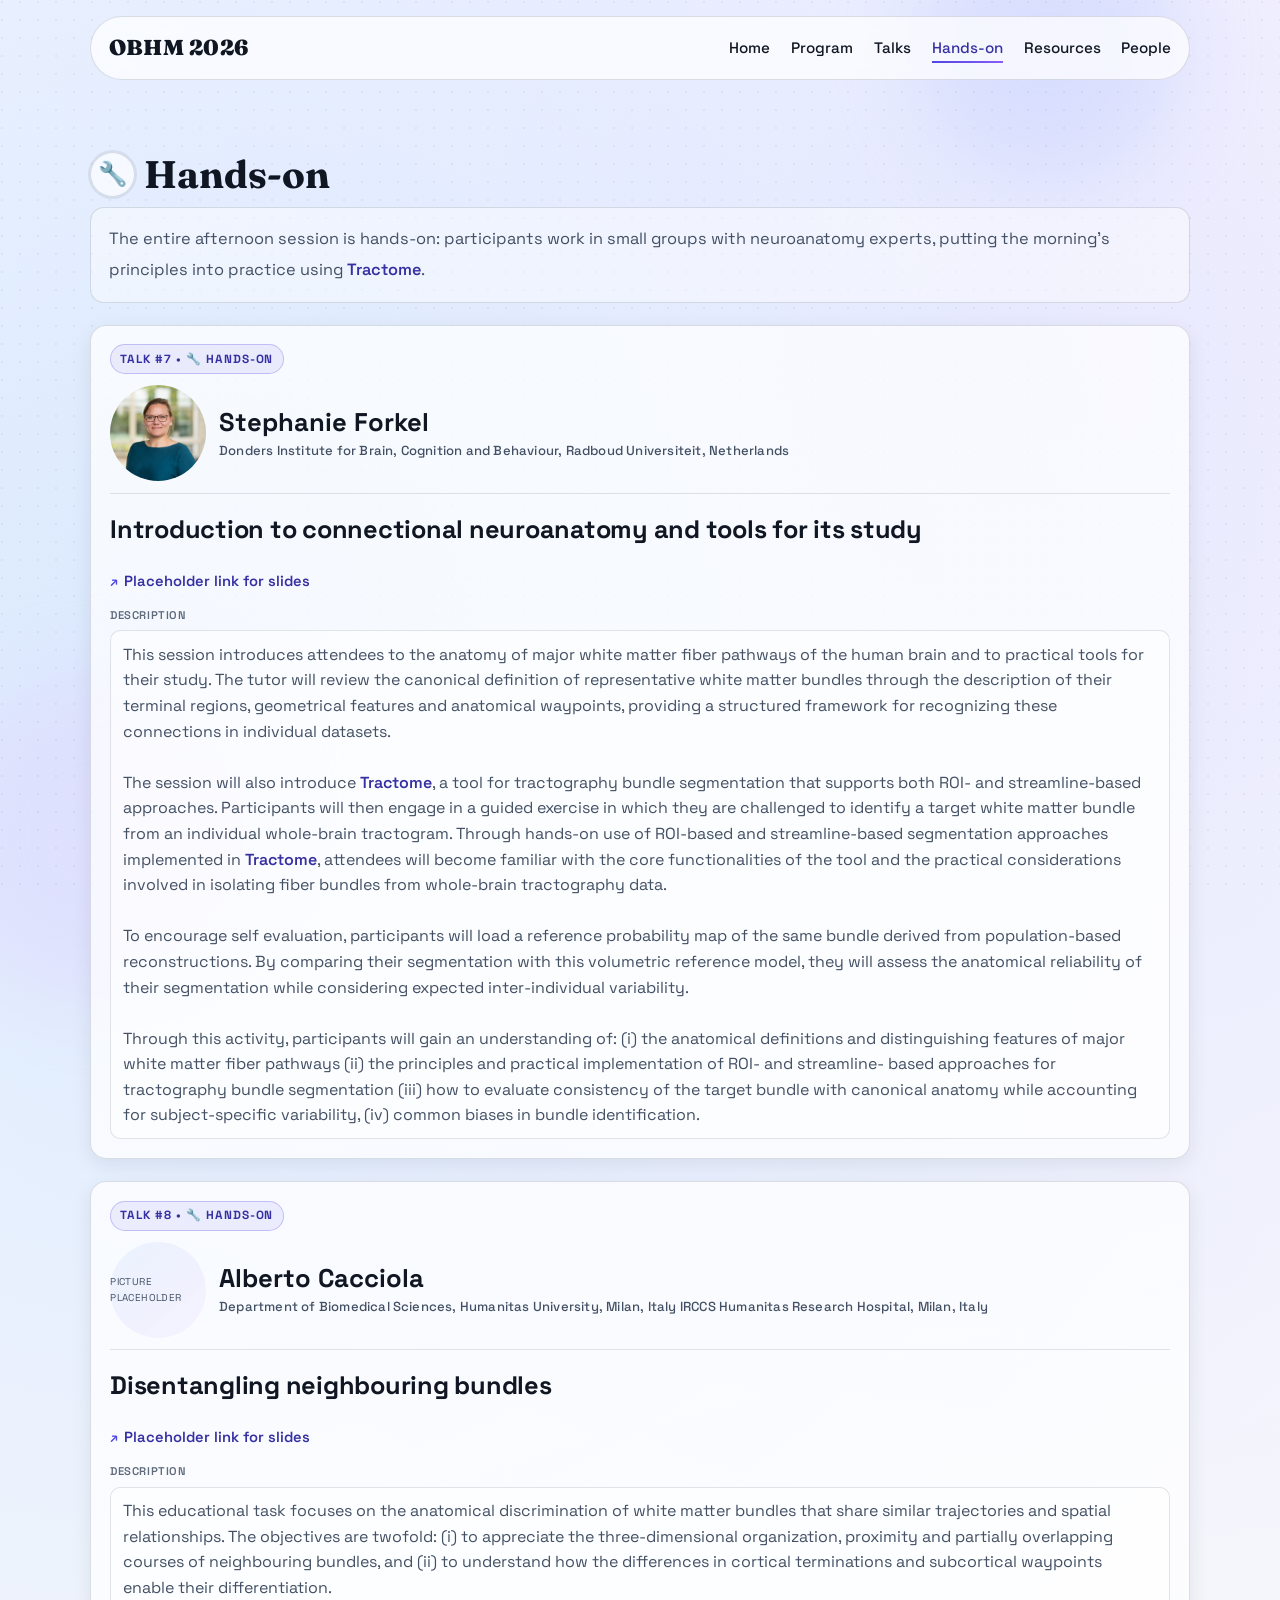
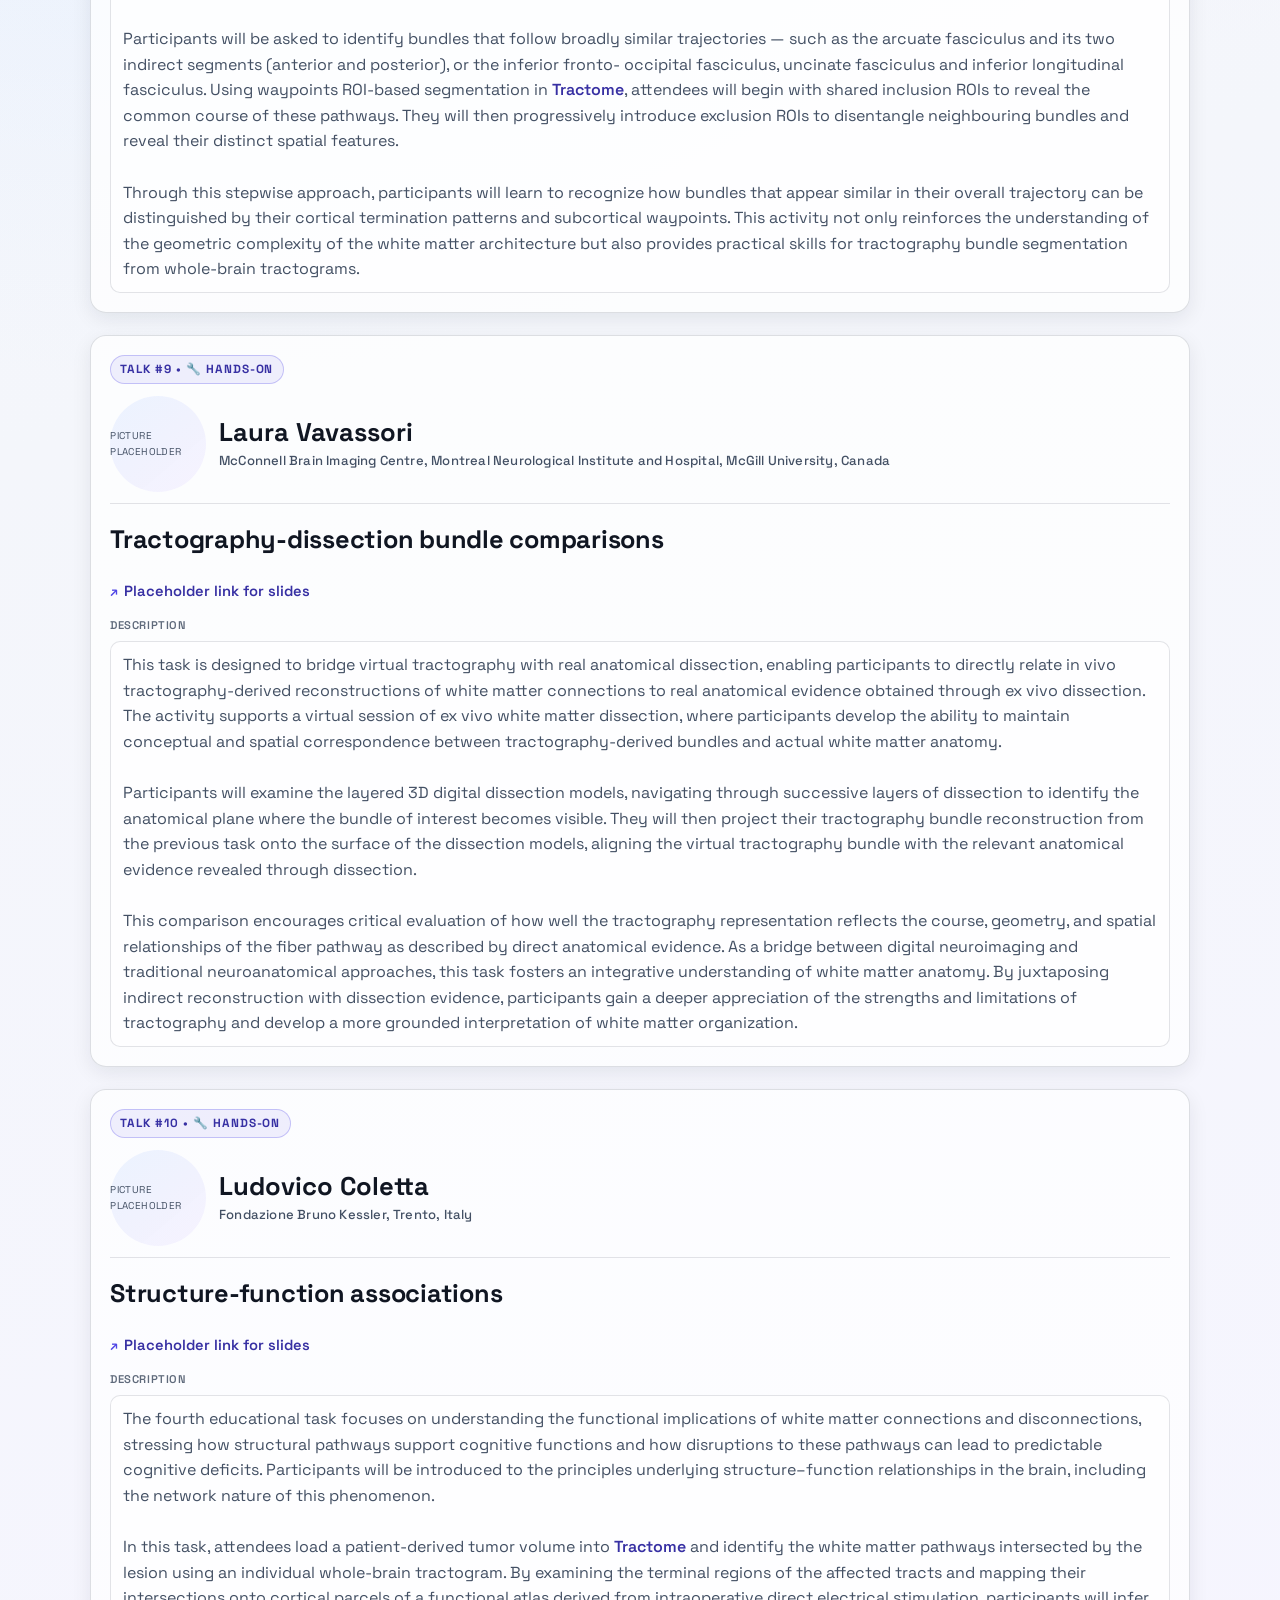
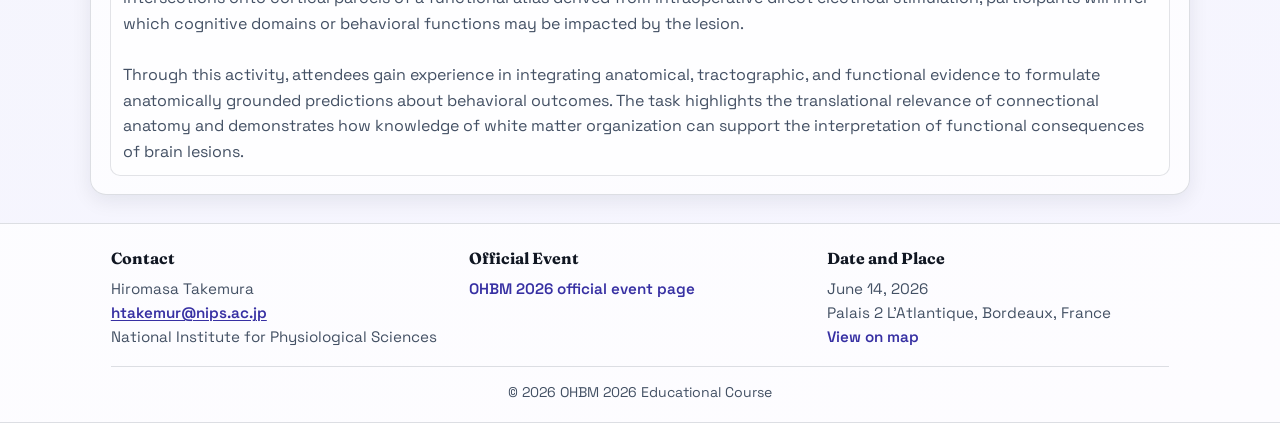
==== hands-on.html @ cdd04406 "Update footer details" ====
﻿<!doctype html>
<html lang="en">
    <head>
        <meta charset="UTF-8" />
        <meta name="viewport" content="width=device-width, initial-scale=1.0" />
        <title>OHBM 2026 - Hands-on</title>
        <link rel="preconnect" href="https://fonts.googleapis.com" />
        <link rel="preconnect" href="https://fonts.gstatic.com" crossorigin />
        <link href="https://fonts.googleapis.com/css2?family=Fraunces:opsz,wght@9..144,700;9..144,900&family=Space+Grotesk:wght@400;500;600;700&display=swap" rel="stylesheet" />
        <link rel="stylesheet" href="styles.css" />
    </head>
    <body>
        <div class="bg-orb orb-one" aria-hidden="true"></div>
        <div class="bg-orb orb-two" aria-hidden="true"></div>
        <div class="noise-overlay" aria-hidden="true"></div>

        <header class="navbar" id="top-nav">
            <div class="logo">OBHM 2026</div>
            <nav id="nav-menu">
                <a href="index.html">Home</a>
                <a href="program.html">Program</a>
                <a href="talks.html">Talks</a>
                <a href="hands-on.html">Hands-on</a>
                <a href="resources.html">Resources</a>
                <a href="people.html">People</a>
            </nav>
            <button class="menu-button" id="menu-button" aria-label="Toggle navigation" aria-controls="nav-menu" aria-expanded="false">&#9776;</button>
        </header>

        <main class="hands-on-layout">
            <section class="section section-reveal">
                <h2 class="title-with-icon"><span class="title-icon" aria-hidden="true">&#128295;</span>Hands-on</h2>
                <p class="section-intro">
                    The entire afternoon session is hands-on: participants work in small groups with neuroanatomy experts, putting the morning's principles into practice using <b><a href="http://tractome.org">Tractome</a></b
                    >.
                </p>
            </section>

            <article class="card talk-card">
                <p class="talk-number">Talk #7 • 🔧 Hands-On</p>
                <div class="talk-speaker">
                    <img class="organizer-photo" aria-hidden="true" src="img/Stephanie_Forkel.png" alt="Photo of Stephanie Forkel" />

                    <div>
                        <h3>Stephanie Forkel</h3>
                        <p class="talk-meta">Donders Institute for Brain, Cognition and Behaviour, Radboud Universiteit, Netherlands</p>
                    </div>
                </div>
                <h2 class="talk-title">Introduction to connectional neuroanatomy and tools for its study</h2>
                <a href="#" class="slides-link">Placeholder link for slides</a>
                <span class="talk-description-label">Description</span>
                <p class="talk-description">
                    This session introduces attendees to the anatomy of major white matter fiber pathways of the human brain and to practical tools for their study. The tutor will review the canonical definition of representative white matter bundles through the description of their terminal regions, geometrical features and anatomical waypoints, providing a structured framework for recognizing these connections in individual datasets.<br /><br />
                    The session will also introduce <b><a href="http://tractome.org">Tractome</a></b
                    >, a tool for tractography bundle segmentation that supports both ROI- and streamline-based approaches. Participants will then engage in a guided exercise in which they are challenged to identify a target white matter bundle from an individual whole-brain tractogram. Through hands-on use of ROI-based and streamline-based segmentation approaches implemented in <b><a href="http://tractome.org">Tractome</a></b
                    >, attendees will become familiar with the core functionalities of the tool and the practical considerations involved in isolating fiber bundles from whole-brain tractography data.<br /><br />
                    To encourage self evaluation, participants will load a reference probability map of the same bundle derived from population-based reconstructions. By comparing their segmentation with this volumetric reference model, they will assess the anatomical reliability of their segmentation while considering expected inter-individual variability.<br /><br />
                    Through this activity, participants will gain an understanding of: (i) the anatomical definitions and distinguishing features of major white matter fiber pathways (ii) the principles and practical implementation of ROI- and streamline- based approaches for tractography bundle segmentation (iii) how to evaluate consistency of the target bundle with canonical anatomy while accounting for subject-specific variability, (iv) common biases in bundle identification.
                </p>
            </article>

            <article class="card talk-card">
                <p class="talk-number">Talk #8 • 🔧 Hands-On</p>
                <div class="talk-speaker">
                    <div class="organizer-photo" aria-hidden="true">Picture Placeholder</div>
                    <div>
                        <h3>Alberto Cacciola</h3>
                        <p class="talk-meta">Department of Biomedical Sciences, Humanitas University, Milan, Italy IRCCS Humanitas Research Hospital, Milan, Italy</p>
                    </div>
                </div>
                <h2 class="talk-title">Disentangling neighbouring bundles</h2>
                <a href="#" class="slides-link">Placeholder link for slides</a>
                <span class="talk-description-label">Description</span>
                <p class="talk-description">
                    This educational task focuses on the anatomical discrimination of white matter bundles that share similar trajectories and spatial relationships. The objectives are twofold: (i) to appreciate the three-dimensional organization, proximity and partially overlapping courses of neighbouring bundles, and (ii) to understand how the differences in cortical terminations and subcortical waypoints enable their differentiation.<br /><br />
                    Participants will be asked to identify bundles that follow broadly similar trajectories — such as the arcuate fasciculus and its two indirect segments (anterior and posterior), or the inferior fronto- occipital fasciculus, uncinate fasciculus and inferior longitudinal fasciculus. Using waypoints ROI-based segmentation in <b><a href="http://tractome.org">Tractome</a></b
                    >, attendees will begin with shared inclusion ROIs to reveal the common course of these pathways. They will then progressively introduce exclusion ROIs to disentangle neighbouring bundles and reveal their distinct spatial features.<br /><br />
                    Through this stepwise approach, participants will learn to recognize how bundles that appear similar in their overall trajectory can be distinguished by their cortical termination patterns and subcortical waypoints. This activity not only reinforces the understanding of the geometric complexity of the white matter architecture but also provides practical skills for tractography bundle segmentation from whole-brain tractograms.
                </p>
            </article>

            <article class="card talk-card">
                <p class="talk-number">Talk #9 • 🔧 Hands-On</p>
                <div class="talk-speaker">
                    <div class="organizer-photo" aria-hidden="true">Picture Placeholder</div>
                    <div>
                        <h3>Laura Vavassori</h3>
                        <p class="talk-meta">McConnell Brain Imaging Centre, Montreal Neurological Institute and Hospital, McGill University, Canada</p>
                    </div>
                </div>
                <h2 class="talk-title">Tractography-dissection bundle comparisons</h2>
                <a href="#" class="slides-link">Placeholder link for slides</a>
                <span class="talk-description-label">Description</span>
                <p class="talk-description">
                    This task is designed to bridge virtual tractography with real anatomical dissection, enabling participants to directly relate in vivo tractography-derived reconstructions of white matter connections to real anatomical evidence obtained through ex vivo dissection. The activity supports a virtual session of ex vivo white matter dissection, where participants develop the ability to maintain conceptual and spatial correspondence between tractography-derived bundles and actual white matter anatomy.<br /><br />
                    Participants will examine the layered 3D digital dissection models, navigating through successive layers of dissection to identify the anatomical plane where the bundle of interest becomes visible. They will then project their tractography bundle reconstruction from the previous task onto the surface of the dissection models, aligning the virtual tractography bundle with the relevant anatomical evidence revealed through dissection.<br /><br />
                    This comparison encourages critical evaluation of how well the tractography representation reflects the course, geometry, and spatial relationships of the fiber pathway as described by direct anatomical evidence. As a bridge between digital neuroimaging and traditional neuroanatomical approaches, this task fosters an integrative understanding of white matter anatomy. By juxtaposing indirect reconstruction with dissection evidence, participants gain a deeper appreciation of the strengths and limitations of tractography and develop a more grounded interpretation of white matter organization.
                </p>
            </article>

            <article class="card talk-card">
                <p class="talk-number">Talk #10 • 🔧 Hands-On</p>
                <div class="talk-speaker">
                    <div class="organizer-photo" aria-hidden="true">Picture Placeholder</div>
                    <div>
                        <h3>Ludovico Coletta</h3>
                        <p class="talk-meta">Fondazione Bruno Kessler, Trento, Italy</p>
                    </div>
                </div>
                <h2 class="talk-title">Structure-function associations</h2>
                <a href="#" class="slides-link">Placeholder link for slides</a>
                <span class="talk-description-label">Description</span>
                <p class="talk-description">
                    The fourth educational task focuses on understanding the functional implications of white matter connections and disconnections, stressing how structural pathways support cognitive functions and how disruptions to these pathways can lead to predictable cognitive deficits. Participants will be introduced to the principles underlying structure–function relationships in the brain, including the network nature of this phenomenon.<br /><br />
                    In this task, attendees load a patient-derived tumor volume into <b><a href="http://tractome.org">Tractome</a></b> and identify the white matter pathways intersected by the lesion using an individual whole-brain tractogram. By examining the terminal regions of the affected tracts and mapping their intersections onto cortical parcels of a functional atlas derived from intraoperative direct electrical stimulation, participants will infer which cognitive domains or behavioral functions may be impacted by the lesion.<br /><br />
                    Through this activity, attendees gain experience in integrating anatomical, tractographic, and functional evidence to formulate anatomically grounded predictions about behavioral outcomes. The task highlights the translational relevance of connectional anatomy and demonstrates how knowledge of white matter organization can support the interpretation of functional consequences of brain lesions.
                </p>
            </article>
        </main>

        <footer class="site-footer">
            <div class="footer-grid">
                <section class="footer-block">
                    <h3>Contact</h3>
                    <p>Hiromasa Takemura</p>
                    <p><a class="footer-email-link" href="mailto:htakemur@nips.ac.jp">htakemur@nips.ac.jp</a></p>
                    <p>National Institute for Physiological Sciences</p>
                </section>
                <section class="footer-block">
                    <h3>Official Event</h3>
                    <p><a href="https://humanbrainmapping.org/OHBM2026/" target="_blank" rel="noopener noreferrer">OHBM 2026 official event page</a></p>
                </section>
                <section class="footer-block">
                    <h3>Date and Place</h3>
                    <p>June 14, 2026</p>
                    <p>Palais 2 L'Atlantique, Bordeaux, France</p>
                    <p><a href="https://www.google.com/maps/search/?api=1&query=Palais+2+L%27Atlantique%2C+Bordeaux%2C+France" target="_blank" rel="noopener noreferrer">View on map</a></p>
                </section>
            </div>
            <p class="footer-meta">&copy; 2026 OHBM 2026 Educational Course</p>
        </footer>

        <script src="app.js"></script>
    </body>
</html>
---- styles.css ----
:root {
    --bg: #f5f4ee;
    --text: #101622;
    --muted: #435064;
    --surface: rgba(255, 255, 255, 0.72);
    --surface-strong: rgba(255, 255, 255, 0.9);
    --line: rgba(26, 39, 61, 0.14);
    --accent: #4f46e5;
    --accent-dark: #3730a3;
    --accent-pop: #8b5cf6;
    --shadow: 0 10px 35px rgba(16, 22, 34, 0.14);
    --radius-lg: 24px;
    --radius-md: 16px;
}

* {
    box-sizing: border-box;
    margin: 0;
    padding: 0;
}

html {
    scroll-behavior: smooth;
}

body {
    font-family: "Space Grotesk", "Segoe UI", sans-serif;
    line-height: 1.6;
    color: var(--text);
    background: radial-gradient(circle at 15% 18%, #dbeafe 0, rgba(219, 234, 254, 0) 42%), radial-gradient(circle at 80% 10%, #ede9fe 0, rgba(237, 233, 254, 0) 38%), linear-gradient(165deg, #f7f8ff 0%, #f4f6fb 52%, #f6f5ff 100%);
    min-height: 100vh;
    overflow-x: hidden;
}

a {
    color: var(--accent-dark);
    text-decoration: none;
    font-weight: 600;
    transition: color 160ms ease;
}

a:visited {
    color: var(--accent-dark);
}

a:hover,
a:focus-visible {
    color: var(--accent);
}

.bg-orb {
    position: fixed;
    border-radius: 999px;
    filter: blur(40px);
    opacity: 0.5;
    pointer-events: none;
    z-index: -2;
    animation: float 8s ease-in-out infinite;
}

.orb-one {
    width: 260px;
    height: 260px;
    top: -80px;
    right: 8%;
    background: #c7d2fe;
}

.orb-two {
    width: 330px;
    height: 330px;
    bottom: -100px;
    left: -60px;
    background: #ddd6fe;
    animation-delay: -3s;
}

.noise-overlay {
    position: fixed;
    inset: 0;
    pointer-events: none;
    opacity: 0.05;
    z-index: -1;
    background-image: radial-gradient(circle at 2px 2px, #0f172a 1px, transparent 0);
    background-size: 18px 18px;
}

.navbar {
    position: sticky;
    top: 0;
    z-index: 10;
    display: flex;
    justify-content: space-between;
    align-items: center;
    width: min(1100px, calc(100% - 2.6rem));
    margin: 1rem auto 0;
    padding: 0.85rem 1.1rem;
    border: 1px solid var(--line);
    border-radius: 999px;
    background: rgba(255, 255, 255, 0.72);
    backdrop-filter: blur(10px);
    transition:
        box-shadow 220ms ease,
        transform 220ms ease;
}

.navbar.scrolled {
    box-shadow: 0 8px 24px rgba(22, 33, 49, 0.16);
    transform: translateY(4px);
}

.logo {
    font-family: "Fraunces", serif;
    font-size: 1.35rem;
    font-weight: 900;
    letter-spacing: 0.02em;
}

nav {
    display: flex;
    gap: 1.3rem;
}

nav a {
    position: relative;
    text-decoration: none;
    color: var(--text);
    font-weight: 500;
    font-size: 0.95rem;
}

nav a::after {
    content: "";
    position: absolute;
    left: 0;
    bottom: -0.2rem;
    width: 100%;
    height: 2px;
    background: linear-gradient(90deg, var(--accent), var(--accent-pop));
    transform: scaleX(0);
    transform-origin: left;
    transition: transform 180ms ease;
}

nav a:hover::after,
nav a:focus-visible::after {
    transform: scaleX(1);
}

nav a.active::after {
    transform: scaleX(1);
}

nav a.active {
    color: var(--accent-dark);
}

.menu-button {
    display: none;
    border: 1px solid var(--line);
    background: var(--surface-strong);
    color: var(--text);
    border-radius: 10px;
    width: 40px;
    height: 40px;
    font-size: 1.2rem;
    cursor: pointer;
}

main {
    width: min(1100px, calc(100% - 2.6rem));
    margin: 0 auto;
    padding-bottom: 1.75rem;
}

.hero {
    text-align: center;
    margin-top: 2.3rem;
    padding: clamp(2.4rem, 3vw, 4.9rem) clamp(1rem, 8vw, 2.4rem);
    border: 1px solid var(--line);
    border-radius: var(--radius-lg);
    background: linear-gradient(145deg, rgba(255, 255, 255, 0.74), rgba(255, 255, 255, 0.38));
    box-shadow: var(--shadow);
}

.hero .eyebrow {
    margin-bottom: 0.5rem;
}

.eyebrow {
    display: inline-flex;
    align-items: center;
    gap: 0.45rem;
    letter-spacing: 0.12em;
    text-transform: uppercase;
    font-size: 0.74rem;
    font-weight: 700;
    color: var(--accent);
}

.hero h2 {
    margin: 0 0 0.4rem;
    font-size: clamp(1.1rem, 2.5vw, 1.35rem);
    font-weight: 600;
    color: var(--muted);
}

.hero blockquote {
    margin: 0.75rem auto 1.25rem;
    font-style: italic;
    color: var(--muted);
    font-size: 0.98rem;
}

.eyebrow::before,
.eyebrow::after {
    content: "";
    width: 26px;
    height: 1px;
    background: currentColor;
    opacity: 0.6;
}

.hero h1 {
    font-family: "Fraunces", serif;
    font-size: clamp(1.5rem, 5.2vw, 3.2rem);
    line-height: 1.04;
    max-width: 31ch;
    margin: 0 auto 0;
}

.hero > p {
    max-width: 62ch;
    margin: 0 auto;
    color: var(--muted);
}

.hero-buttons {
    display: flex;
    justify-content: center;
    flex-wrap: wrap;
    gap: 0.9rem;
    margin-top: 1.5rem;
}

.primary-button,
.secondary-button {
    text-decoration: none;
    font-weight: 700;
    border-radius: 999px;
    padding: 0.8rem 1.25rem;
    transition:
        transform 180ms ease,
        box-shadow 180ms ease,
        background-color 180ms ease;
}

.primary-button {
    color: white;
    background: linear-gradient(135deg, var(--accent), var(--accent-dark));
    box-shadow: 0 12px 20px rgba(79, 70, 229, 0.24);
}

.primary-button:visited,
.primary-button:hover,
.primary-button:focus-visible,
.primary-button:active {
    color: white;
}

.primary-button:hover,
.primary-button:focus-visible {
    transform: translateY(-2px);
    box-shadow: 0 16px 22px rgba(79, 70, 229, 0.3);
}

.secondary-button {
    display: inline-flex;
    align-items: center;
    justify-content: center;
    gap: 0.55rem;
    color: var(--text);
    background: rgba(255, 255, 255, 0.72);
    border: 1px solid var(--line);
}

.secondary-button:hover,
.secondary-button:focus-visible {
    transform: translateY(-2px);
    background: rgba(255, 255, 255, 0.92);
}

.button-icon {
    display: inline-flex;
    align-items: center;
    justify-content: center;
    font-size: 0.95rem;
    line-height: 1;
    color: var(--accent);
}

.hero .official-event-link {
    margin-top: 1.5rem;
    align-self: center;
}

.hero-stats {
    margin-top: 1.5rem;
    display: grid;
    grid-template-columns: repeat(3, minmax(0, 1fr));
    gap: 0.9rem;
}

.stat-card {
    border: 1px solid var(--line);
    border-radius: var(--radius-md);
    background: rgba(255, 255, 255, 0.62);
    padding: 1rem;
}

.stat-card h3 {
    font-family: "Fraunces", serif;
    font-size: 1.6rem;
    line-height: 1;
}

.stat-card p {
    color: var(--muted);
    font-size: 0.94rem;
}

.section {
    padding: 4.5rem 0 0.3rem;
}

.section h2 {
    font-family: "Fraunces", serif;
    font-size: clamp(1.7rem, 4vw, 2.4rem);
    line-height: 1.1;
    margin-bottom: 0.6rem;
}

.title-with-icon {
    display: inline-flex;
    align-items: center;
    gap: 0.55rem;
}

.title-icon {
    width: 1.9em;
    height: 1.9em;
    display: inline-grid;
    place-items: center;
    border-radius: 999px;
    border: 1.5px solid var(--line);
    box-shadow: 0 0 0 2px rgba(26, 39, 61, 0.08);
    background: rgba(255, 255, 255, 0.65);
    font-size: 0.62em;
    line-height: 0;
    padding: 0;
    text-align: center;
}

.section-intro {
    max-width: 120ch;
    color: var(--muted);
    line-height: 1.9;
    font-size: 1.02rem;
    background: rgba(255, 255, 255, 0.45);
    border: 1px solid var(--line);
    border-radius: 14px;
    padding: 1rem 1.1rem;
}

.section-intro strong {
    color: var(--text);
}

.section-intro em {
    color: var(--accent-dark);
    font-style: normal;
    font-weight: 600;
}

.hands-on-layout {
    display: grid;
    gap: 1.4rem;
}

.hands-on-layout .section {
    padding-bottom: 0;
}

.hands-on-layout .talk-card {
    margin-top: 0;
}

.audience-columns {
    margin-top: 1.2rem;
    display: grid;
    grid-template-columns: repeat(3, minmax(0, 1fr));
    gap: 0.9rem;
}

.audience-column {
    border: 1px solid var(--line);
    border-radius: 14px;
    background: linear-gradient(160deg, rgba(255, 255, 255, 0.78), rgba(79, 70, 229, 0.05));
    padding: 1rem;
}

.audience-kicker {
    margin-bottom: 0.4rem;
    font-size: 1rem;
    font-weight: 800;
    text-transform: uppercase;
    letter-spacing: 0.08em;
    color: var(--accent-dark);
}

.audience-column p:last-child {
    color: var(--muted);
    line-height: 1.65;
}

.people-preview-section {
    padding-top: 3.4rem;
}

.people-preview-header {
    display: flex;
    justify-content: space-between;
    align-items: end;
    gap: 1rem;
    margin-bottom: 1rem;
}

.people-preview-intro {
    max-width: 42ch;
    color: var(--muted);
    text-align: right;
}

.people-preview-grid {
    display: grid;
    grid-template-columns: 1fr;
    gap: 1rem;
}

.people-preview-card {
    display: flex;
    flex-direction: column;
    align-items: center;
    border: 1px solid var(--line);
    border-radius: 18px;
    background: rgba(255, 255, 255, 0.6);
    padding: 1rem;
    box-shadow: 0 8px 22px rgba(16, 22, 34, 0.06);
}

.people-preview-topline {
    display: flex;
    justify-content: space-between;
    align-items: center;
    gap: 1rem;
    margin-bottom: 0.9rem;
    width: 100%;
}

.people-preview-topline h3 {
    font-family: "Fraunces", serif;
    font-size: 1.1rem;
}

.people-preview-link {
    font-size: 0.88rem;
    font-weight: 700;
}

.people-thumb-list {
    display: grid;
    flex: 1;
    grid-template-columns: repeat(5, minmax(0, 1fr));
    gap: 1.1rem 0.9rem;
    justify-items: center;
    align-content: center;
    align-items: center;
    width: 100%;
}

/* Organizers: 4 people in one row, full width, centered vertically in the card */
.people-preview-card--organizers .people-thumb-list {
    grid-template-columns: repeat(4, minmax(0, 1fr));
    align-content: center;
    justify-items: center;
}

.people-preview-card--speakers .people-thumb-list {
    grid-template-rows: repeat(2, auto);
}

.people-thumb {
    display: flex;
    flex-direction: column;
    align-items: center;
    gap: 0.6rem;
    padding: 0.25rem 0;
    text-align: center;
    width: 100%;
}

/* Thumbnails and photos: use object-fit so non-square source images are cropped, not distorted. For best results, provide square source images with the face centered. */
.people-thumb-photo {
    width: 120px;
    height: 120px;
    border-radius: 999px;
    overflow: hidden;
    background: linear-gradient(140deg, rgba(59, 130, 246, 0.1), rgba(139, 92, 246, 0.08)), rgba(255, 255, 255, 0.8);
    display: grid;
    place-items: center;
    color: var(--muted);
    font-size: 0.62rem;
    text-transform: uppercase;
    letter-spacing: 0.04em;
    object-fit: cover;
    object-position: center 18%;
}

img.people-thumb-photo {
    display: block;
}

.people-thumb h4 {
    font-size: 0.96rem;
    line-height: 1.2;
    margin-bottom: 0;
    max-width: 8em;
}

.people-thumb p {
    color: var(--muted);
    font-size: 0.78rem;
    line-height: 1.35;
    max-width: 18ch;
}

.people-list {
    margin-top: 1.3rem;
    display: grid;
    gap: 1rem;
}

.people-jump-label {
    margin-bottom: 0.45rem;
    font-size: 0.82rem;
    font-weight: 800;
    letter-spacing: 0.08em;
    text-transform: uppercase;
    color: var(--accent-dark);
}

#organizers.section {
    padding-top: 2.2rem;
}

.people-jump-nav {
    display: grid;
    grid-template-columns: repeat(6, minmax(0, 1fr));
    justify-items: center;
    gap: 1rem 0.2rem;
    margin-bottom: 1.75rem;
}

.people-jump-link {
    display: flex;
    flex-direction: column;
    align-items: center;
    gap: 0.35rem;
    padding: 0.1rem 0.05rem;
    color: var(--text);
    text-align: center;
    width: min(100%, 100px);
}

.people-jump-link span:last-child {
    font-size: 0.72rem;
    font-weight: 700;
    line-height: 1.15;
}

.people-jump-photo {
    width: 90px;
    height: 90px;
    border-radius: 999px;
    object-fit: cover;
    object-position: center 18%;
    border: 1px solid rgba(26, 39, 61, 0.12);
    box-shadow: 0 4px 12px rgba(16, 22, 34, 0.08);
}

.people-jump-photo-placeholder {
    display: grid;
    place-items: center;
    background: linear-gradient(140deg, rgba(59, 130, 246, 0.1), rgba(139, 92, 246, 0.08)), rgba(255, 255, 255, 0.85);
    color: var(--muted);
    font-size: 0.58rem;
    text-transform: uppercase;
    letter-spacing: 0.04em;
}

.people-jump-link-placeholder {
    opacity: 0.7;
}

.people-card {
    display: flex;
    flex-direction: row;
    align-items: flex-start;
    gap: 0 1rem;
    width: 100%;
    padding: 0.85rem 1rem;
    scroll-margin-top: 7rem;
}

.people-card-left {
    flex: 0 0 25%;
    display: flex;
    flex-direction: column;
    align-items: flex-start;
    gap: 0.75rem;
    min-width: 0;
}

.people-card-left .organizer-photo,
.people-card-left .people-card-photo {
    width: 100%;
    aspect-ratio: 1 / 1;
    max-width: 280px;
    min-width: 0;
    flex-shrink: 0;
}

.organizer-photo {
    width: 100%;
    aspect-ratio: 1 / 1;
    border-radius: 18px;
    background: linear-gradient(140deg, rgba(59, 130, 246, 0.1), rgba(139, 92, 246, 0.08)), rgba(255, 255, 255, 0.75);
    display: grid;
    place-items: center;
    color: var(--muted);
    font-size: 0.84rem;
    letter-spacing: 0.04em;
    text-transform: uppercase;
    margin-bottom: 0;
    object-fit: cover;
    object-position: center 18%;
}

img.organizer-photo {
    display: block;
}

.people-card-photo {
    order: 1;
}

.people-card-photo--ludovico {
    background:
        url("img/Ludovico_Coletta.png") center center / 142% no-repeat,
        linear-gradient(140deg, rgba(59, 130, 246, 0.1), rgba(139, 92, 246, 0.08)),
        rgba(255, 255, 255, 0.75);
}

.people-card-meta {
    order: 0;
    padding-top: 0;
}

.organizer-name {
    font-family: "Fraunces", serif;
    font-size: 1.28rem;
    line-height: 1.25;
    margin-bottom: 0.28rem;
    font-weight: 900;
}

.organizer-org,
.organizer-location {
    color: var(--muted);
    font-size: 0.92rem;
    line-height: 1.45;
}

.organizer-location {
    margin-top: 0.22rem;
    font-weight: 600;
    font-style: italic;
}

.people-card-bio {
    flex: 0 0 73%;
    display: flex;
    flex-direction: column;
    min-width: 0;
    border-left: 1px solid rgba(26, 39, 61, 0.1);
    padding-left: 1rem;
}

.people-card-bio p {
    line-height: 1.65;
    text-align: left;
}

.staff-grid {
    margin-top: 1rem;
}

.staff-card {
    background: rgba(255, 255, 255, 0.5);
    box-shadow: 0 4px 14px rgba(16, 22, 34, 0.05);
}

.staff-card .people-card-bio {
    opacity: 0.92;
}

.card-grid {
    margin-top: 1.3rem;
    display: grid;
    gap: 1rem;
    grid-template-columns: repeat(auto-fit, minmax(230px, 1fr));
}

.talks-list {
    grid-template-columns: 1fr;
}

.card {
    border: 1px solid var(--line);
    background: var(--surface);
    border-radius: var(--radius-md);
    padding: 1.15rem;
    box-shadow: 0 6px 20px rgba(16, 22, 34, 0.08);
    transition:
        transform 180ms ease,
        box-shadow 180ms ease,
        border-color 180ms ease;
}

.card:hover {
    transform: translateY(-4px);
    box-shadow: 0 14px 26px rgba(16, 22, 34, 0.12);
    border-color: rgba(79, 70, 229, 0.35);
}

.card h3 {
    margin-bottom: 0.35rem;
}

.card p {
    color: var(--muted);
}

.talk-card .talk-number {
    display: inline-flex;
    align-items: center;
    justify-content: center;
    width: fit-content;
    padding: 0.28rem 0.58rem;
    border: 1px solid rgba(79, 70, 229, 0.28);
    border-radius: 999px;
    background: rgba(79, 70, 229, 0.08);
    font-size: 0.74rem;
    font-weight: 700;
    letter-spacing: 0.08em;
    text-transform: uppercase;
    color: var(--accent-dark);
    margin-bottom: 0.7rem;
}

.talk-card {
    padding: 1.15rem 1.2rem;
}

.talk-speaker {
    display: grid;
    grid-template-columns: 96px 1fr;
    gap: 0.8rem;
    align-items: center;
    margin-bottom: 0.7rem;
}

.talk-speaker .organizer-photo {
    aspect-ratio: 1 / 1;
    border-radius: 999px;
    margin-bottom: 0;
    font-size: 0.62rem;
    align-self: start;
}

.talk-speaker h3 {
    margin-bottom: 0.2rem;
    font-size: 1.6rem;
    line-height: 1.2;
}

.talk-meta {
    font-family: "Space Grotesk", "Segoe UI", sans-serif;
    font-size: 0.82rem;
    font-weight: 500;
    letter-spacing: 0.015em;
    line-height: 1.45;
    color: var(--muted);
}

.talk-card .talk-title {
    margin-top: 0.5rem;
    font-family: "Space Grotesk", "Segoe UI", sans-serif;
    font-weight: 700;
    color: var(--text);
    font-size: clamp(1.22rem, 2.3vw, 1.58rem);
    line-height: 1.3;
    letter-spacing: -0.01em;
    border-top: 1px solid rgba(26, 39, 61, 0.12);
    padding-top: 1.2rem;
    margin-bottom: 0.4rem;
    padding-bottom: 1rem;
    margin-left: 0;
    text-align: left;
}

.slides-link {
    display: inline-flex;
    align-items: center;
    gap: 0.35rem;
    margin-top: -0.15rem;
    margin-bottom: 0.85rem;
    color: var(--accent-dark);
    font-size: 0.92rem;
    font-weight: 600;
}

.slides-link::before {
    content: "↗";
    font-size: 0.82rem;
    color: var(--accent);
}

.talk-description-label {
    display: block;
    font-size: 0.7rem;
    font-weight: 600;
    text-transform: uppercase;
    letter-spacing: 0.05em;
    color: var(--muted);
    opacity: 0.85;
    margin-bottom: 0.35rem;
    margin-left: 0;
}

.talk-description {
    color: var(--muted);
    line-height: 1.6;
    margin-left: 0;
    text-align: left;
    background: rgba(255, 255, 255, 0.5);
    border: 1px solid rgba(26, 39, 61, 0.12);
    border-radius: 10px;
    padding: 0.65rem 0.75rem;
}

.talk-reference {
    margin-top: 0.6rem;
    font-size: 0.78rem;
    opacity: 0.9;
    margin-left: 0;
    text-align: left;
    background: rgba(79, 70, 229, 0.05);
    border-left: 3px solid rgba(79, 70, 229, 0.4);
    border-radius: 8px;
    padding: 0.5rem 0.7rem;
}

.references-list {
    font-size: 0.85em;
    margin: 0;
    padding-left: 1.25rem;
    list-style: decimal;
}

.talk-description .ref-num {
    margin-left: 0.15em;
    font-weight: 600;
    text-decoration: none;
    vertical-align: super;
    line-height: 0;
    font-size: 0.75em;
}

.talk-description .ref-num:hover {
    text-decoration: underline;
}

.talk-reference em {
    color: var(--accent-dark);
}

.talk-reference a {
    font-weight: 600;
}

.inline-ref {
    margin-left: 0.35rem;
    font-size: 0.86rem;
    white-space: nowrap;
}

.engagement-card {
    margin-top: 1rem;
}

.timeliness-layout {
    margin-top: 0.6rem;
    display: block;
}

.timeliness-copy {
    max-width: none;
}

.engagement-card h3,
.engagement-card > p {
    text-align: center;
}

.engagement-card .title-icon {
    width: 2em;
    height: 2em;
}

.allocation-bar {
    margin-top: 0.8rem;
    width: 100%;
    display: grid;
    grid-template-columns: 40fr 60fr;
    border-radius: 10px;
    overflow: hidden;
    border: 1px solid var(--line);
}

.allocation-bar span {
    padding: 0.5rem 0.7rem;
    font-size: 0.86rem;
    font-weight: 700;
}

.allocation-interactive {
    background: rgba(79, 70, 229, 0.2);
    color: #3730a3;
}

.allocation-theoretical {
    background: rgba(139, 92, 246, 0.14);
    color: #5b21b6;
    text-align: right;
}

.schedule-flow {
    margin-top: 1.2rem;
    display: grid;
    gap: 0.95rem;
}

.session-block {
    position: relative;
    border: 1px solid var(--line);
    border-radius: 14px;
    background: rgba(255, 255, 255, 0.75);
    padding: 1rem 1rem 1rem 1.2rem;
}

.session-block::before {
    content: "";
    position: absolute;
    left: -1px;
    top: 0;
    bottom: 0;
    width: 5px;
    border-radius: 14px 0 0 14px;
}

.morning-block::before {
    background: linear-gradient(180deg, #6366f1, #8b5cf6);
}

.afternoon-block::before {
    background: linear-gradient(180deg, #60a5fa, #a78bfa);
}

.session-block h3 {
    margin-bottom: 0.35rem;
}

.session-block p {
    color: var(--muted);
}

.program-table-wrap {
    margin-top: 1.2rem;
    overflow-x: auto;
    -webkit-overflow-scrolling: touch;
    max-width: 100%;
    border: 1px solid var(--line);
    border-radius: 18px;
    background: rgba(255, 255, 255, 0.72);
    box-shadow: 0 8px 22px rgba(16, 22, 34, 0.08);
}

.program-subheading {
    margin-top: 1.35rem;
    margin-bottom: -0.35rem;
    font-family: "Fraunces", serif;
    font-size: 1.35rem;
    color: var(--text);
}

.program-table-wrap + .program-subheading {
    margin-top: 2.2rem;
}

.program-table {
    width: 100%;
    min-width: 680px;
    border-collapse: collapse;
    table-layout: fixed;
}

.program-table th,
.program-table td {
    padding: 1rem 1.1rem;
    text-align: left;
    border-bottom: 1px solid rgba(26, 39, 61, 0.1);
}

.program-table th {
    font-size: 0.78rem;
    letter-spacing: 0.08em;
    text-transform: uppercase;
    color: var(--accent-dark);
    background: rgba(79, 70, 229, 0.08);
}

.program-table td {
    color: var(--text);
    vertical-align: middle;
    background: rgba(255, 255, 255, 0.4);
}

.program-table th:first-child,
.program-table td:first-child {
    width: 18%;
    white-space: normal;
}

.program-table th:nth-child(2),
.program-table td:nth-child(2) {
    width: 52%;
}

.program-table td:nth-child(2) {
    line-height: 1.35;
    overflow-wrap: anywhere;
}

.program-table th:last-child,
.program-table td:last-child {
    width: 30%;
}

.program-table tbody tr:last-child td {
    border-bottom: none;
}

.program-time {
    display: inline-flex;
    flex-direction: column;
    align-items: flex-start;
    gap: 0.08rem;
    font-weight: 700;
    line-height: 1.12;
}

.program-time span {
    display: block;
}

.program-time-range span + span {
    position: relative;
    padding-top: 0.32rem;
}

.program-time-range span + span::before {
    content: "";
    position: absolute;
    top: 0;
    left: 0;
    width: 1.45rem;
    height: 1px;
    background: rgba(26, 39, 61, 0.22);
}

.speaker-cell {
    display: flex;
    align-items: center;
    gap: 0.7rem;
    min-width: 0;
}

.speaker-cell span:last-child {
    min-width: 0;
    overflow-wrap: anywhere;
}

.speaker-avatar {
    width: 2rem;
    height: 2rem;
    min-width: 2rem;
    min-height: 2rem;
    flex: 0 0 2rem;
    display: inline-grid;
    place-items: center;
    border-radius: 999px;
    background: linear-gradient(135deg, var(--accent), var(--accent-pop));
    color: white;
    font-size: 0.9rem;
    font-weight: 700;
    box-shadow: 0 8px 16px rgba(79, 70, 229, 0.18);
}

.resource-list {
    margin-top: 1.2rem;
    list-style: none;
    display: flex;
    flex-wrap: wrap;
    gap: 0.8rem;
}

.resource-list a {
    display: inline-flex;
    align-items: center;
    gap: 0.5rem;
    text-decoration: none;
    color: var(--text);
    border: 1px solid var(--line);
    border-radius: 999px;
    padding: 0.62rem 0.95rem;
    background: rgba(255, 255, 255, 0.74);
    font-weight: 600;
}

.resource-list a::before {
    content: "->";
    font-size: 0.86rem;
    color: var(--accent);
}

.site-footer {
    width: 100%;
    margin: 0;
    padding: 1.35rem max(1.3rem, calc((100vw - 1100px) / 2 + 1.3rem)) 1.15rem;
    border: 1px solid var(--line);
    border-left: none;
    border-right: none;
    border-radius: 0;
    background: rgba(255, 255, 255, 0.72);
    box-shadow: none;
    color: var(--muted);
}

.footer-grid {
    display: grid;
    grid-template-columns: repeat(3, minmax(0, 1fr));
    gap: 1rem;
}

.footer-block h3 {
    font-family: "Fraunces", serif;
    font-size: 1rem;
    color: var(--text);
    margin-bottom: 0.35rem;
}

.footer-block p,
.footer-block a {
    font-size: 0.95rem;
    line-height: 1.6;
}

.footer-block a {
    color: var(--accent-dark);
}

.footer-email-link {
    display: inline-flex;
    align-items: center;
    gap: 0.35rem;
    text-decoration: underline;
    text-decoration-thickness: 1px;
    text-underline-offset: 0.14em;
    font-weight: 600;
}

.footer-email-link:hover,
.footer-email-link:focus-visible {
    color: var(--accent);
}

.footer-meta {
    margin-top: 1rem;
    padding-top: 0.9rem;
    border-top: 1px solid var(--line);
    font-size: 0.88rem;
    text-align: center;
}

.section-reveal {
    opacity: 1;
    transform: translateY(0);
}

.section-reveal.reveal-pending {
    opacity: 0;
    transform: translateY(22px);
    transition:
        opacity 450ms ease,
        transform 450ms ease;
}

.section-reveal.reveal-pending.is-visible {
    opacity: 1;
    transform: translateY(0);
}

@keyframes float {
    0%,
    100% {
        transform: translateY(0);
    }
    50% {
        transform: translateY(-14px);
    }
}

@media (max-width: 900px) {
    .navbar,
    main {
        width: min(1100px, calc(100% - 2rem));
    }

    .hero-stats {
        grid-template-columns: 1fr;
    }

    .audience-columns {
        grid-template-columns: 1fr;
    }

    .people-preview-header {
        display: grid;
        align-items: start;
    }

    .people-preview-intro {
        max-width: none;
        text-align: left;
    }

    .navbar nav {
        display: none;
        position: absolute;
        top: calc(100% + 0.5rem);
        right: 0.2rem;
        flex-direction: column;
        width: min(220px, 72vw);
        padding: 0.85rem;
        border: 1px solid var(--line);
        border-radius: 16px;
        background: rgba(255, 255, 255, 0.95);
        box-shadow: 0 12px 25px rgba(16, 22, 34, 0.18);
    }

    .navbar nav.active {
        display: flex;
    }

    .menu-button {
        display: inline-grid;
        place-items: center;
    }

    .program-table {
        min-width: 560px;
    }

    .people-jump-nav {
        grid-template-columns: repeat(4, minmax(0, 1fr));
        gap: 0.85rem 0.15rem;
    }

    .people-card {
        flex-direction: column;
    }

    .people-card-left {
        flex: 0 0 auto;
        width: 100%;
        max-width: 280px;
    }

    .people-card-left .organizer-photo,
    .people-card-left .people-card-photo {
        max-width: 260px;
    }

    .people-card-bio {
        flex: 1 1 auto;
        width: 100%;
        border-left: 1px solid rgba(26, 39, 61, 0.1);
        border-top: none;
        padding-left: 1rem;
        padding-top: 0.5rem;
    }

    .people-thumb-list {
        grid-template-columns: repeat(3, minmax(0, 1fr));
    }

    .people-preview-card--organizers .people-thumb-list {
        grid-template-columns: repeat(2, minmax(0, 1fr));
    }

    .people-preview-card--speakers .people-thumb-list {
        grid-template-columns: repeat(3, minmax(0, 1fr));
    }

    .talk-speaker {
        grid-template-columns: 1fr;
        justify-items: center;
        text-align: center;
    }

    .talk-speaker .organizer-photo {
        max-width: 120px;
        margin: 0 auto;
    }

    .allocation-bar span {
        font-size: 0.78rem;
        padding: 0.4rem 0.5rem;
    }

    .schedule-flow {
        grid-template-columns: 1fr;
    }

    .footer-grid {
        grid-template-columns: 1fr;
    }
}

@media (max-width: 640px) {
    .navbar,
    main,
    footer {
        width: min(1100px, calc(100% - 1.4rem));
    }

    .hero {
        padding-left: 0.95rem;
        padding-right: 0.95rem;
    }

    .hero h1 {
        font-size: clamp(1.9rem, 12vw, 3rem);
    }

    .hero-stats {
        grid-template-columns: 1fr;
    }

    .audience-columns {
        grid-template-columns: 1fr;
    }

    .card-grid {
        grid-template-columns: 1fr;
    }

    .people-preview-header {
        display: grid;
        align-items: start;
    }

    .people-preview-intro {
        max-width: none;
        text-align: left;
    }

    .people-jump-nav {
        display: grid;
        grid-auto-flow: column;
        grid-auto-columns: 72px;
        grid-template-columns: none;
        justify-items: start;
        justify-content: start;
        overflow-x: auto;
        overscroll-behavior-x: contain;
        padding-bottom: 0.45rem;
    }

    .people-jump-link {
        padding: 0.15rem 0.1rem;
        width: 80px;
    }

    .people-jump-photo {
        width: 75px;
        height: 75px;
    }

    .people-jump-link span:last-child {
        font-size: 0.68rem;
    }

    .people-card {
        flex-direction: column;
    }

    .people-card-left {
        flex: 0 0 auto;
        width: 100%;
        max-width: none;
    }

    .people-card-left .organizer-photo,
    .people-card-left .people-card-photo {
        max-width: 240px;
    }

    .people-card-bio {
        flex: 1 1 auto;
        width: 100%;
        border-left: none;
        border-top: 1px solid rgba(26, 39, 61, 0.1);
        padding-left: 0;
        padding-top: 0.9rem;
    }

    .people-thumb-list {
        grid-template-columns: repeat(2, minmax(0, 1fr));
    }

    .people-preview-card--organizers .people-thumb-list {
        grid-template-columns: repeat(2, minmax(0, 1fr));
    }

    .people-preview-card--speakers .people-thumb-list {
        grid-template-columns: repeat(2, minmax(0, 1fr));
    }

    .people-thumb {
        width: 100%;
    }

    .people-thumb-photo {
        width: 105px;
        height: 105px;
    }

    .talk-speaker {
        grid-template-columns: 1fr;
        justify-items: center;
        text-align: center;
    }

    .talk-speaker .organizer-photo {
        max-width: 120px;
        margin: 0 auto;
    }

    .allocation-bar {
        grid-template-columns: 1fr;
    }

    .allocation-bar span {
        text-align: center;
        font-size: 0.78rem;
    }

    .section-intro {
        padding: 0.8rem 0.9rem;
    }

    .resource-list {
        flex-direction: column;
    }

    .resource-list a {
        width: 100%;
        justify-content: center;
    }

    .footer-grid {
        grid-template-columns: 1fr;
    }
}

@media (max-width: 480px) {
    .hero h1 {
        font-size: clamp(1.4rem, 8vw, 2rem);
    }

    .section h2 {
        font-size: clamp(1.3rem, 6vw, 1.8rem);
    }

    .stat-card h3 {
        font-size: 1.3rem;
    }

    .people-thumb-photo {
        width: 88px;
        height: 88px;
    }

    .people-thumb-list {
        grid-template-columns: repeat(2, minmax(0, 1fr));
        gap: 0.8rem 0.6rem;
    }

    .people-preview-card--organizers .people-thumb-list {
        grid-template-columns: repeat(2, minmax(0, 1fr));
    }

    .people-thumb h4 {
        font-size: 0.85rem;
    }

    .people-thumb p {
        font-size: 0.72rem;
    }

    .talk-card .talk-title {
        font-size: clamp(1.12rem, 4.8vw, 1.34rem);
    }

    .talk-speaker h3 {
        font-size: 1.25rem;
    }

    .section {
        padding: 2.8rem 0 0.3rem;
    }
}
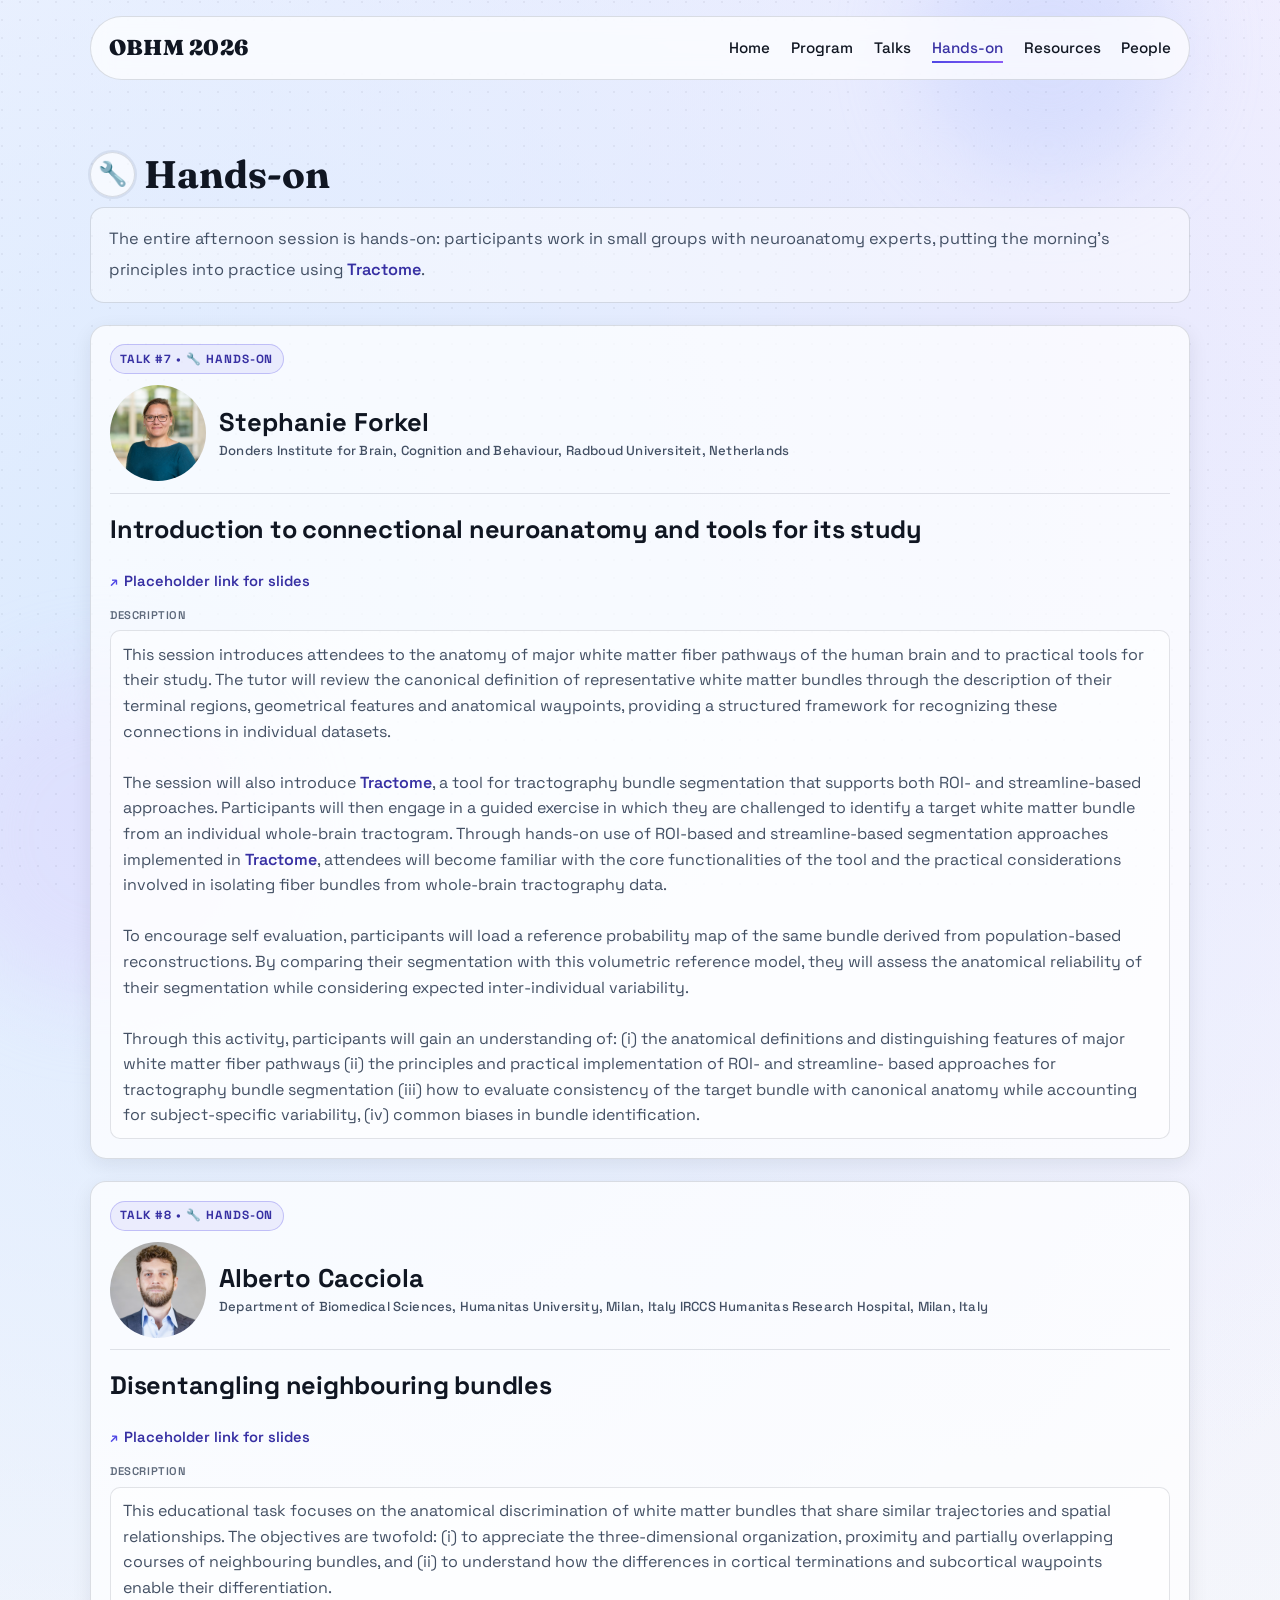
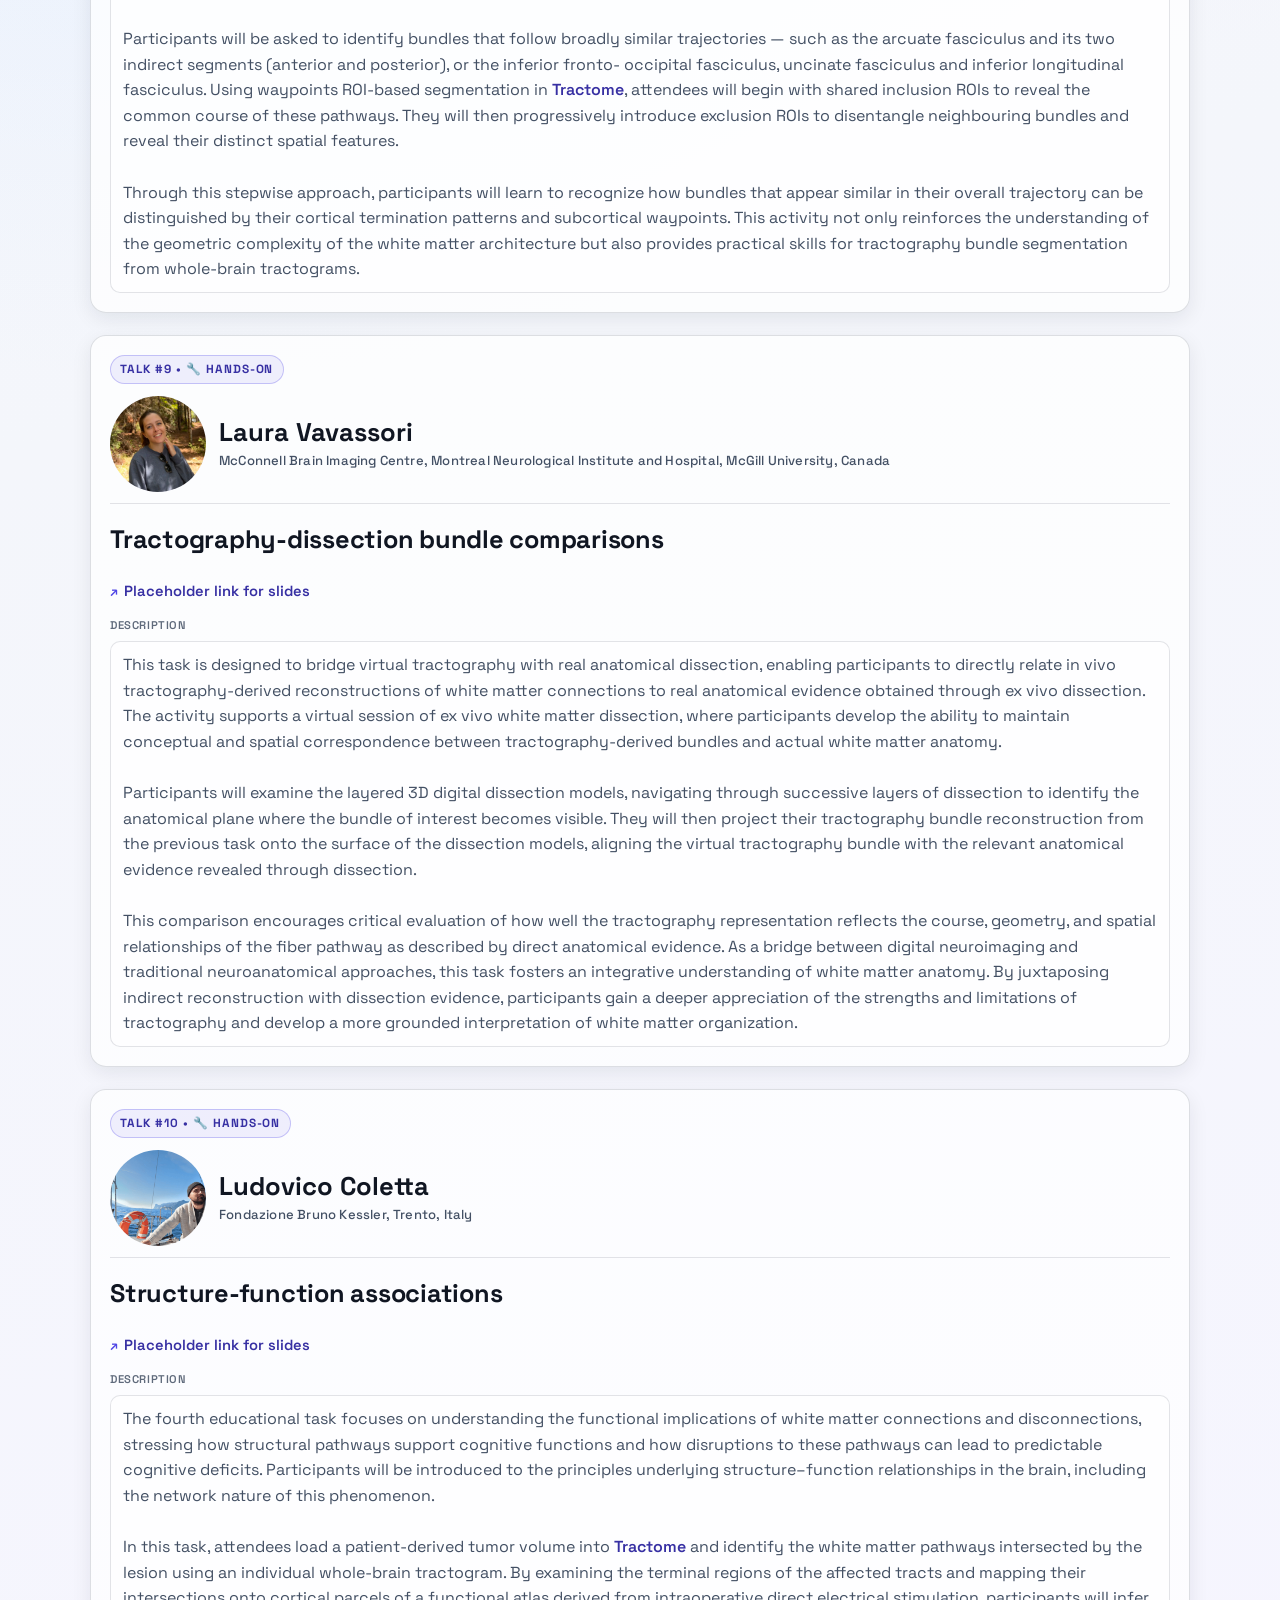
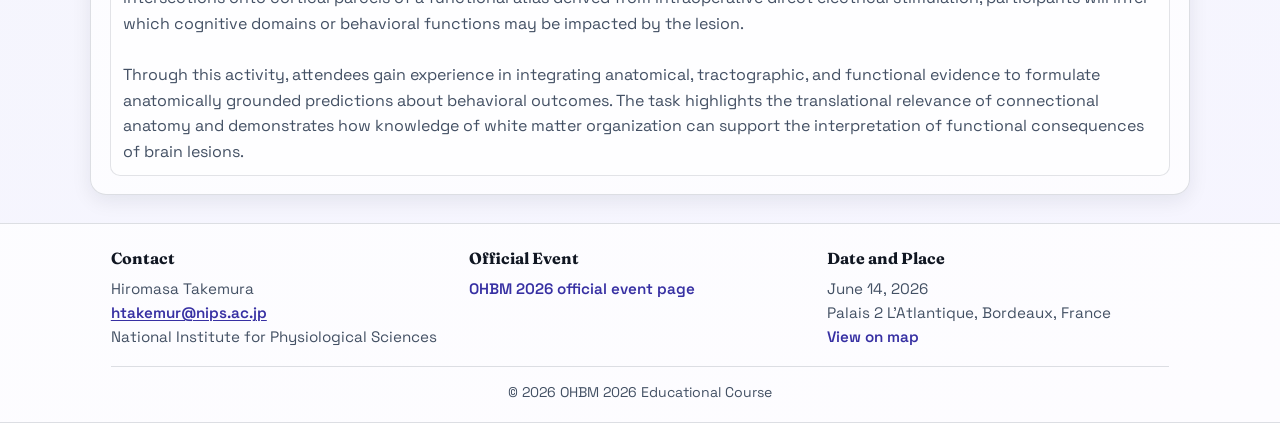
==== commit 1a66242c: "Update speaker images" ====
--- a/hands-on.html
+++ b/hands-on.html
@@ -62,7 +62,7 @@
             <article class="card talk-card">
                 <p class="talk-number">Talk #8 • 🔧 Hands-On</p>
                 <div class="talk-speaker">
-                    <div class="organizer-photo" aria-hidden="true">Picture Placeholder</div>
+                    <img class="organizer-photo" aria-hidden="true" src="img/Alberto_Cacciola.png" alt="Photo of Alberto Cacciola" />
                     <div>
                         <h3>Alberto Cacciola</h3>
                         <p class="talk-meta">Department of Biomedical Sciences, Humanitas University, Milan, Italy IRCCS Humanitas Research Hospital, Milan, Italy</p>
@@ -82,7 +82,7 @@
             <article class="card talk-card">
                 <p class="talk-number">Talk #9 • 🔧 Hands-On</p>
                 <div class="talk-speaker">
-                    <div class="organizer-photo" aria-hidden="true">Picture Placeholder</div>
+                    <img class="organizer-photo" aria-hidden="true" src="img/Laura_Vavassori.jpg" alt="Photo of Laura Vavassori" />
                     <div>
                         <h3>Laura Vavassori</h3>
                         <p class="talk-meta">McConnell Brain Imaging Centre, Montreal Neurological Institute and Hospital, McGill University, Canada</p>
@@ -101,7 +101,7 @@
             <article class="card talk-card">
                 <p class="talk-number">Talk #10 • 🔧 Hands-On</p>
                 <div class="talk-speaker">
-                    <div class="organizer-photo" aria-hidden="true">Picture Placeholder</div>
+                    <div class="organizer-photo organizer-photo--ludovico" aria-hidden="true"></div>
                     <div>
                         <h3>Ludovico Coletta</h3>
                         <p class="talk-meta">Fondazione Bruno Kessler, Trento, Italy</p>
--- a/styles.css
+++ b/styles.css
@@ -598,6 +598,14 @@
     box-shadow: 0 4px 12px rgba(16, 22, 34, 0.08);
 }
 
+.people-jump-photo--ludovico {
+    display: block;
+    background:
+        url("img/Ludovico_Coletta.png") center center / 142% no-repeat,
+        linear-gradient(140deg, rgba(59, 130, 246, 0.1), rgba(139, 92, 246, 0.08)),
+        rgba(255, 255, 255, 0.85);
+}
+
 .people-jump-photo-placeholder {
     display: grid;
     place-items: center;
@@ -798,6 +806,12 @@
     align-self: start;
 }
 
+.talk-speaker .organizer-photo--ludovico {
+    background:
+        url("img/Ludovico_Coletta.png") center center / 146% no-repeat,
+        linear-gradient(135deg, var(--accent), var(--accent-pop));
+}
+
 .talk-speaker h3 {
     margin-bottom: 0.2rem;
     font-size: 1.6rem;
@@ -1077,6 +1091,18 @@
     width: 30%;
 }
 
+@media (min-width: 901px) {
+    .program-table th:first-child,
+    .program-table td:first-child {
+        width: 14%;
+    }
+
+    .program-table th:nth-child(2),
+    .program-table td:nth-child(2) {
+        width: 56%;
+    }
+}
+
 .program-table tbody tr:last-child td {
     border-bottom: none;
 }
@@ -1137,6 +1163,44 @@
     box-shadow: 0 8px 16px rgba(79, 70, 229, 0.18);
 }
 
+img.speaker-avatar {
+    display: block;
+    object-fit: cover;
+    object-position: center 18%;
+}
+
+.speaker-avatar--ludovico {
+    background:
+        url("img/Ludovico_Coletta.png") center center / 146% no-repeat,
+        linear-gradient(135deg, var(--accent), var(--accent-pop));
+}
+
+.speaker-marker {
+    width: 2rem;
+    height: 2rem;
+    min-width: 2rem;
+    min-height: 2rem;
+    flex: 0 0 2rem;
+    display: inline-grid;
+    place-items: center;
+    border-radius: 999px;
+    font-size: 0.82rem;
+    font-weight: 800;
+    letter-spacing: 0.06em;
+}
+
+.speaker-marker--break {
+    color: var(--accent-dark);
+    background: rgba(79, 70, 229, 0.1);
+    border: 1px solid rgba(79, 70, 229, 0.18);
+}
+
+.speaker-marker--pause {
+    color: #9a3412;
+    background: rgba(251, 146, 60, 0.12);
+    border: 1px solid rgba(251, 146, 60, 0.2);
+}
+
 .resource-list {
     margin-top: 1.2rem;
     list-style: none;
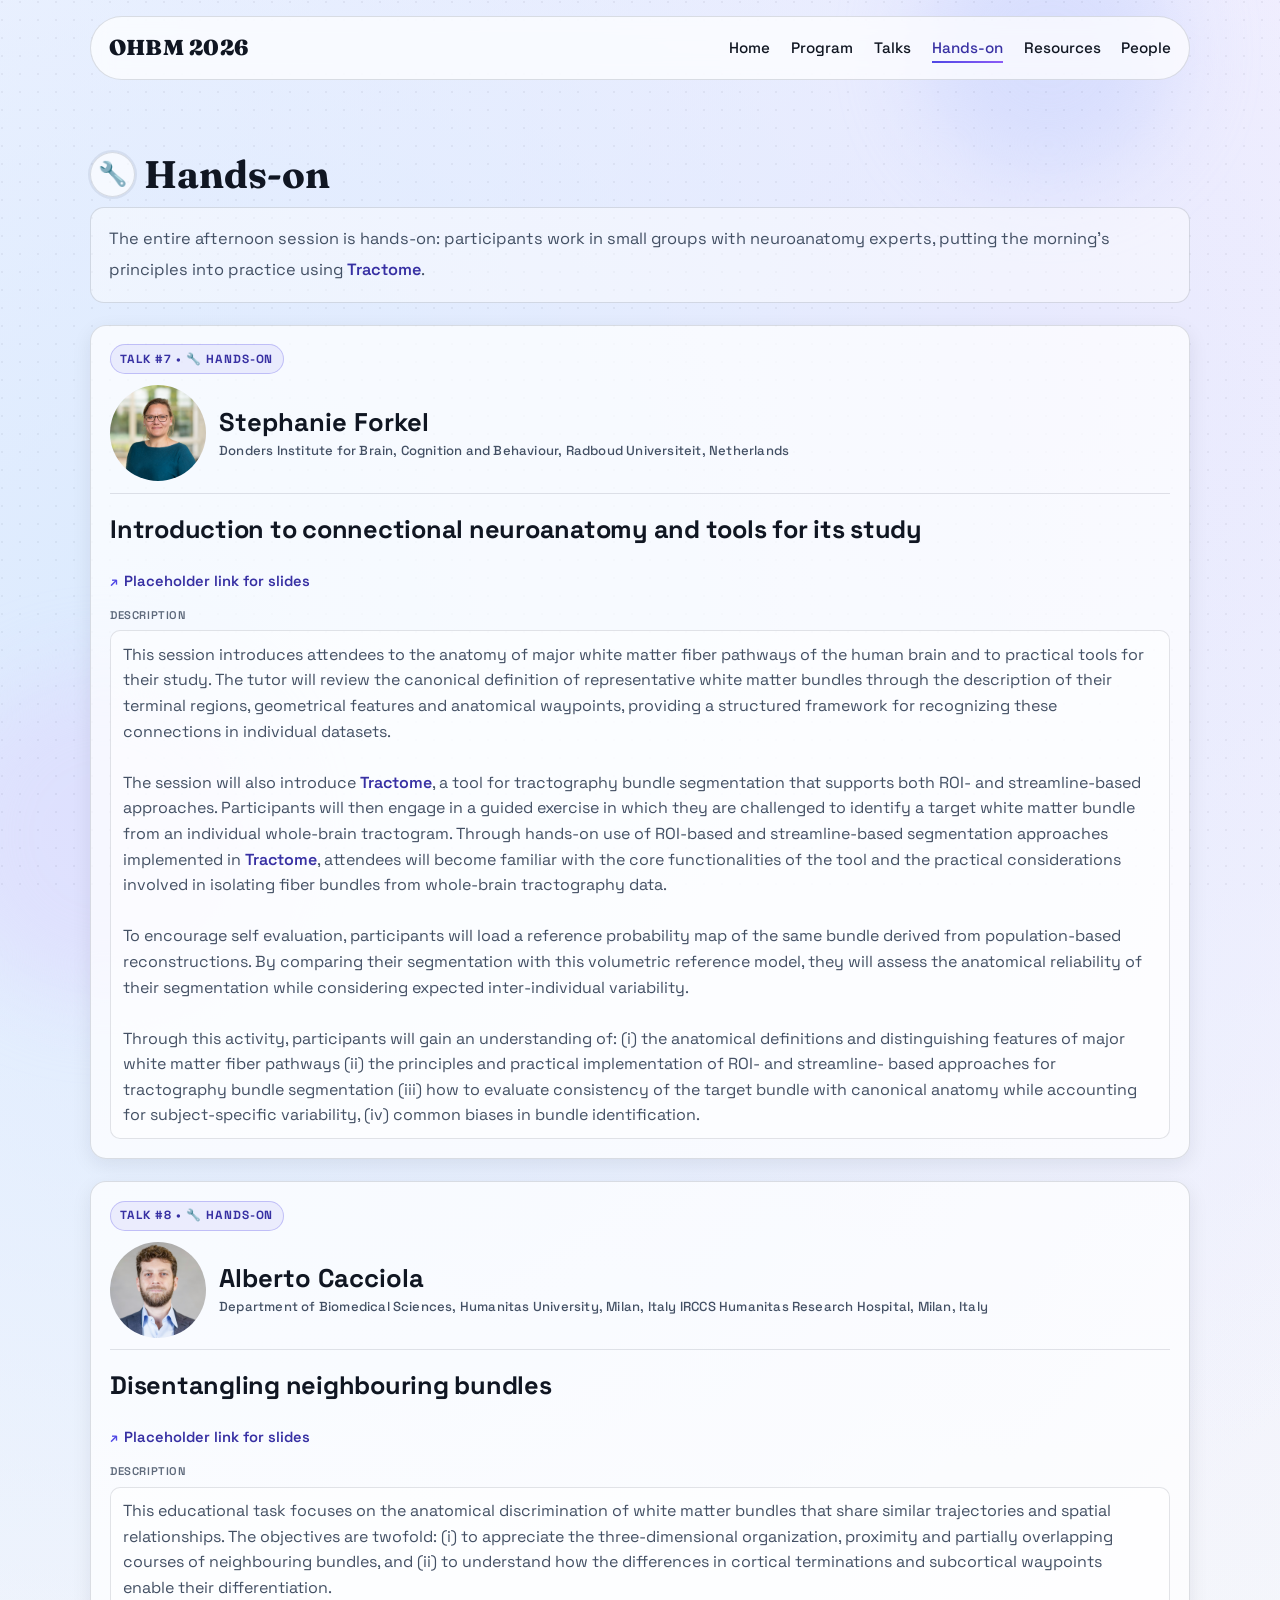
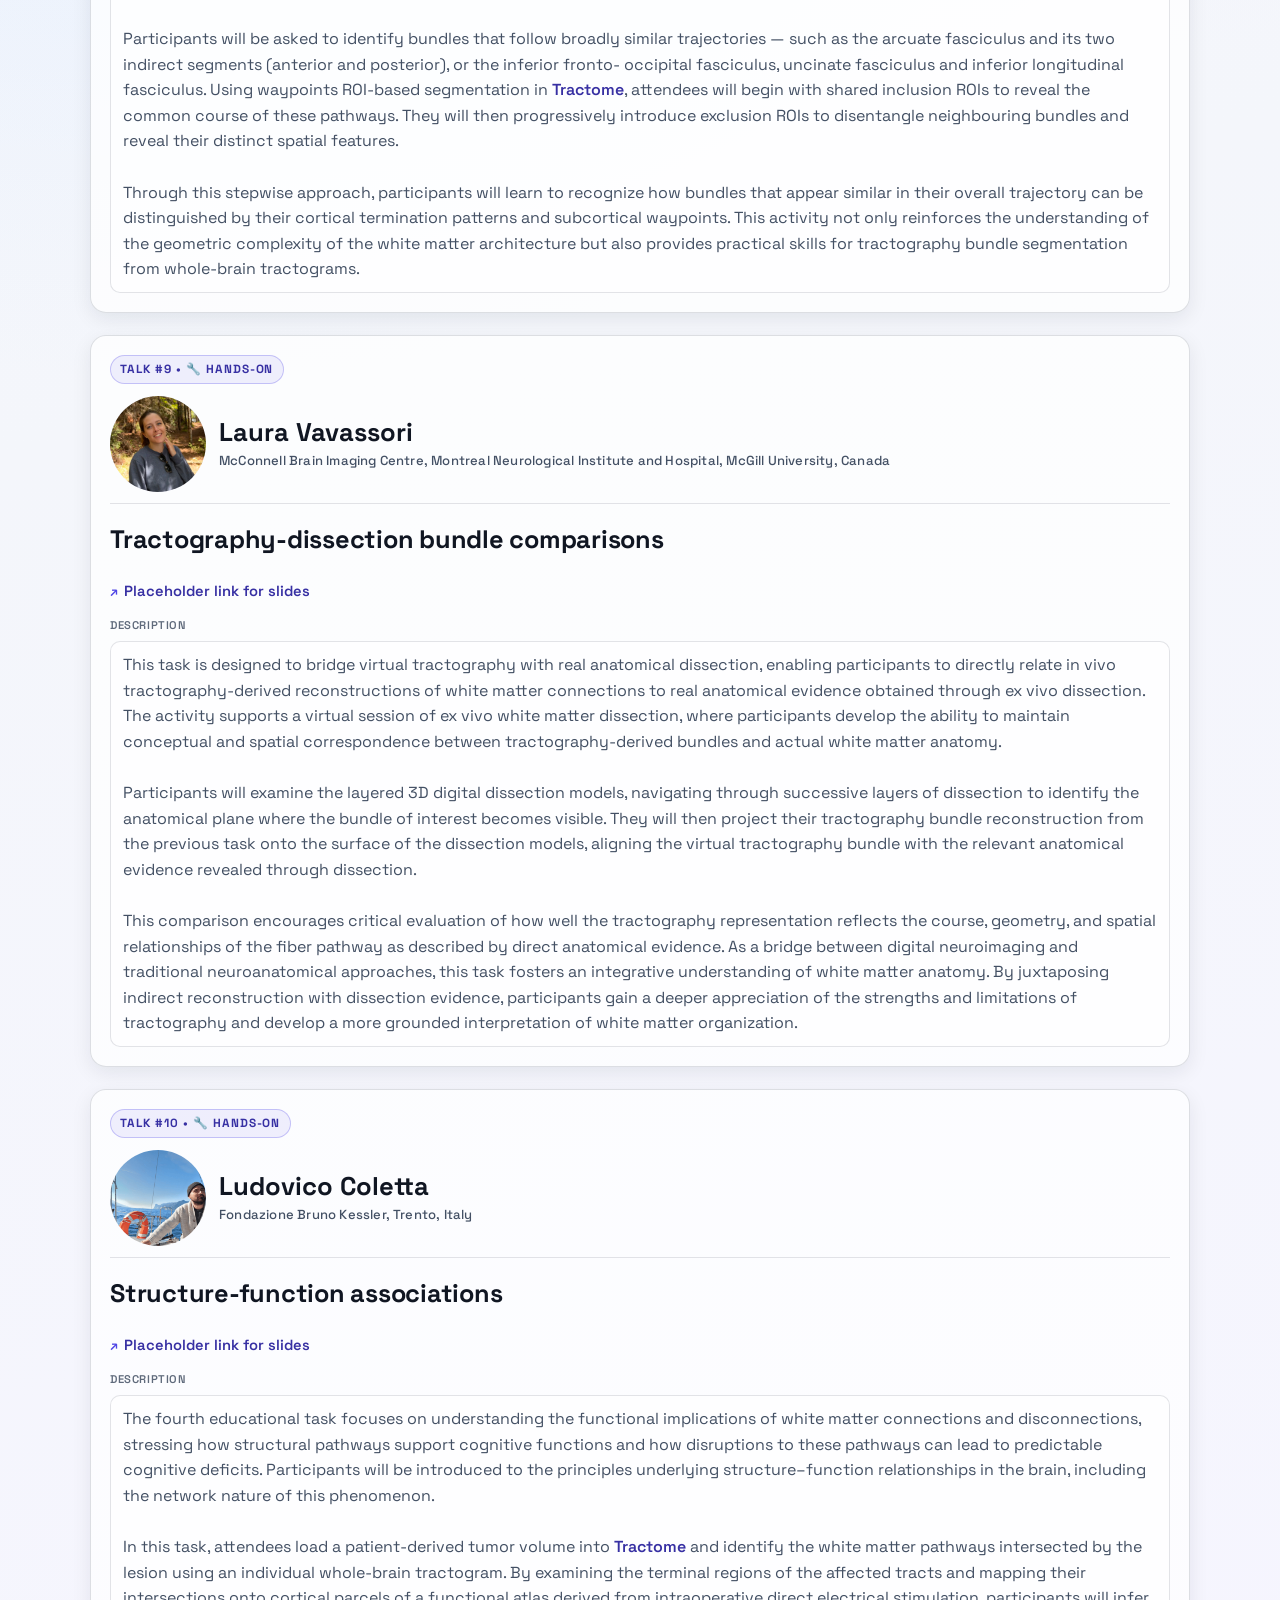
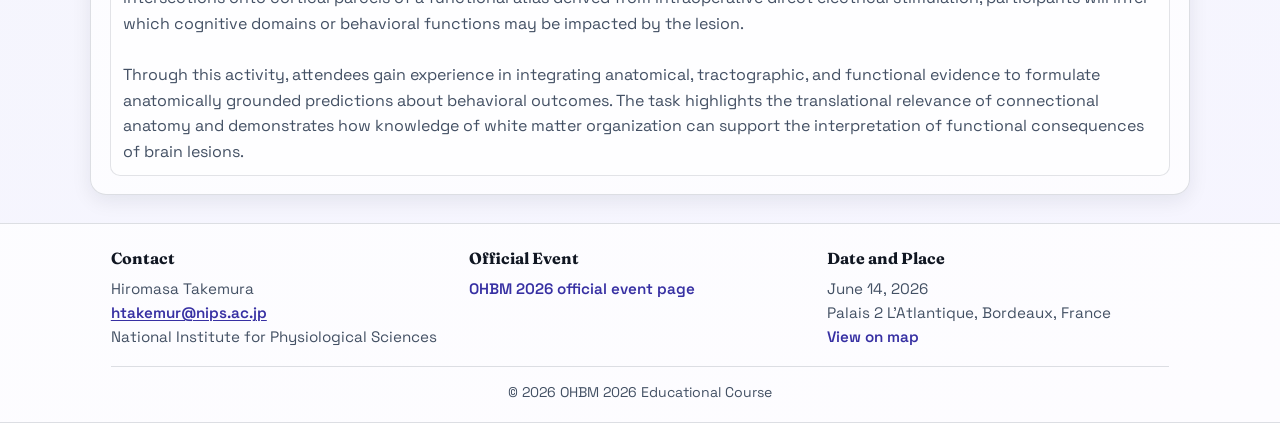
==== commit a6d37a20: "Fixed OHBM Title Navbar" ====
--- a/hands-on.html
+++ b/hands-on.html
@@ -15,7 +15,7 @@
         <div class="noise-overlay" aria-hidden="true"></div>
 
         <header class="navbar" id="top-nav">
-            <div class="logo">OBHM 2026</div>
+            <div class="logo">OHBM 2026</div>
             <nav id="nav-menu">
                 <a href="index.html">Home</a>
                 <a href="program.html">Program</a>
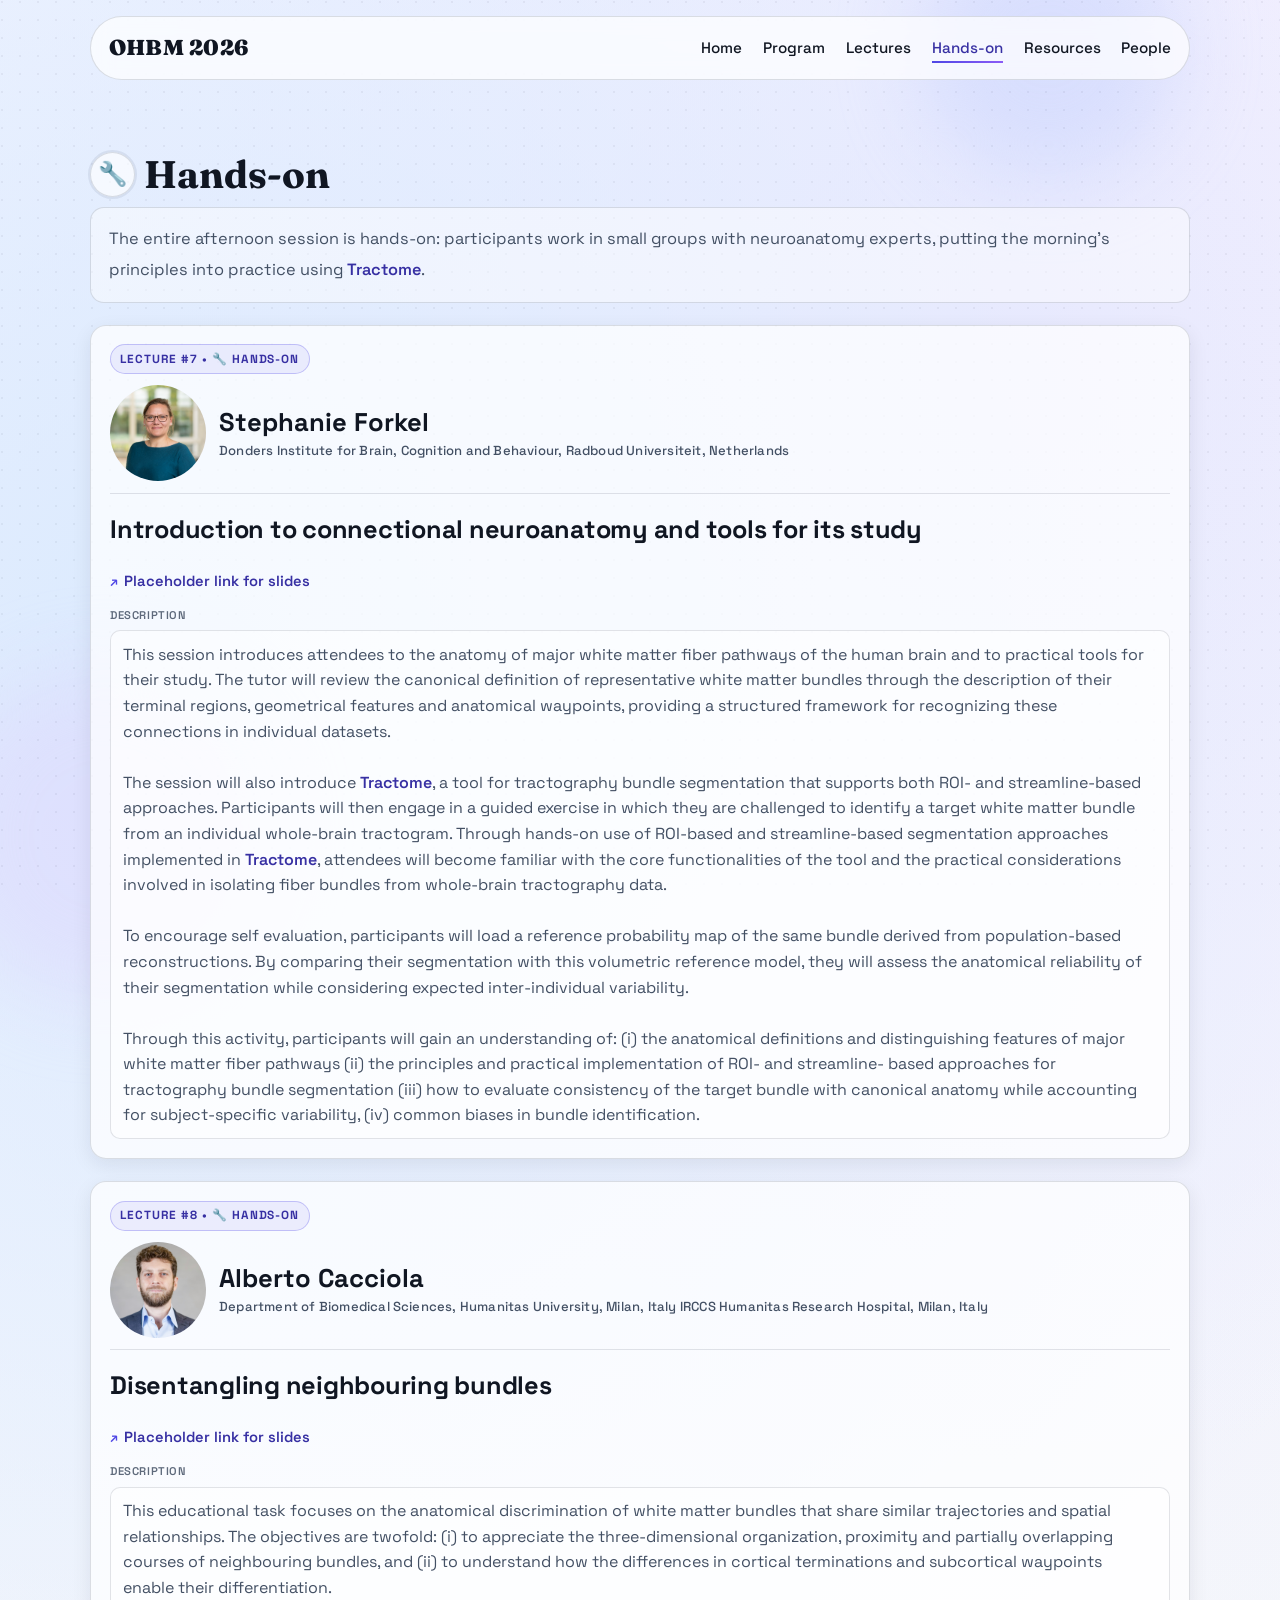
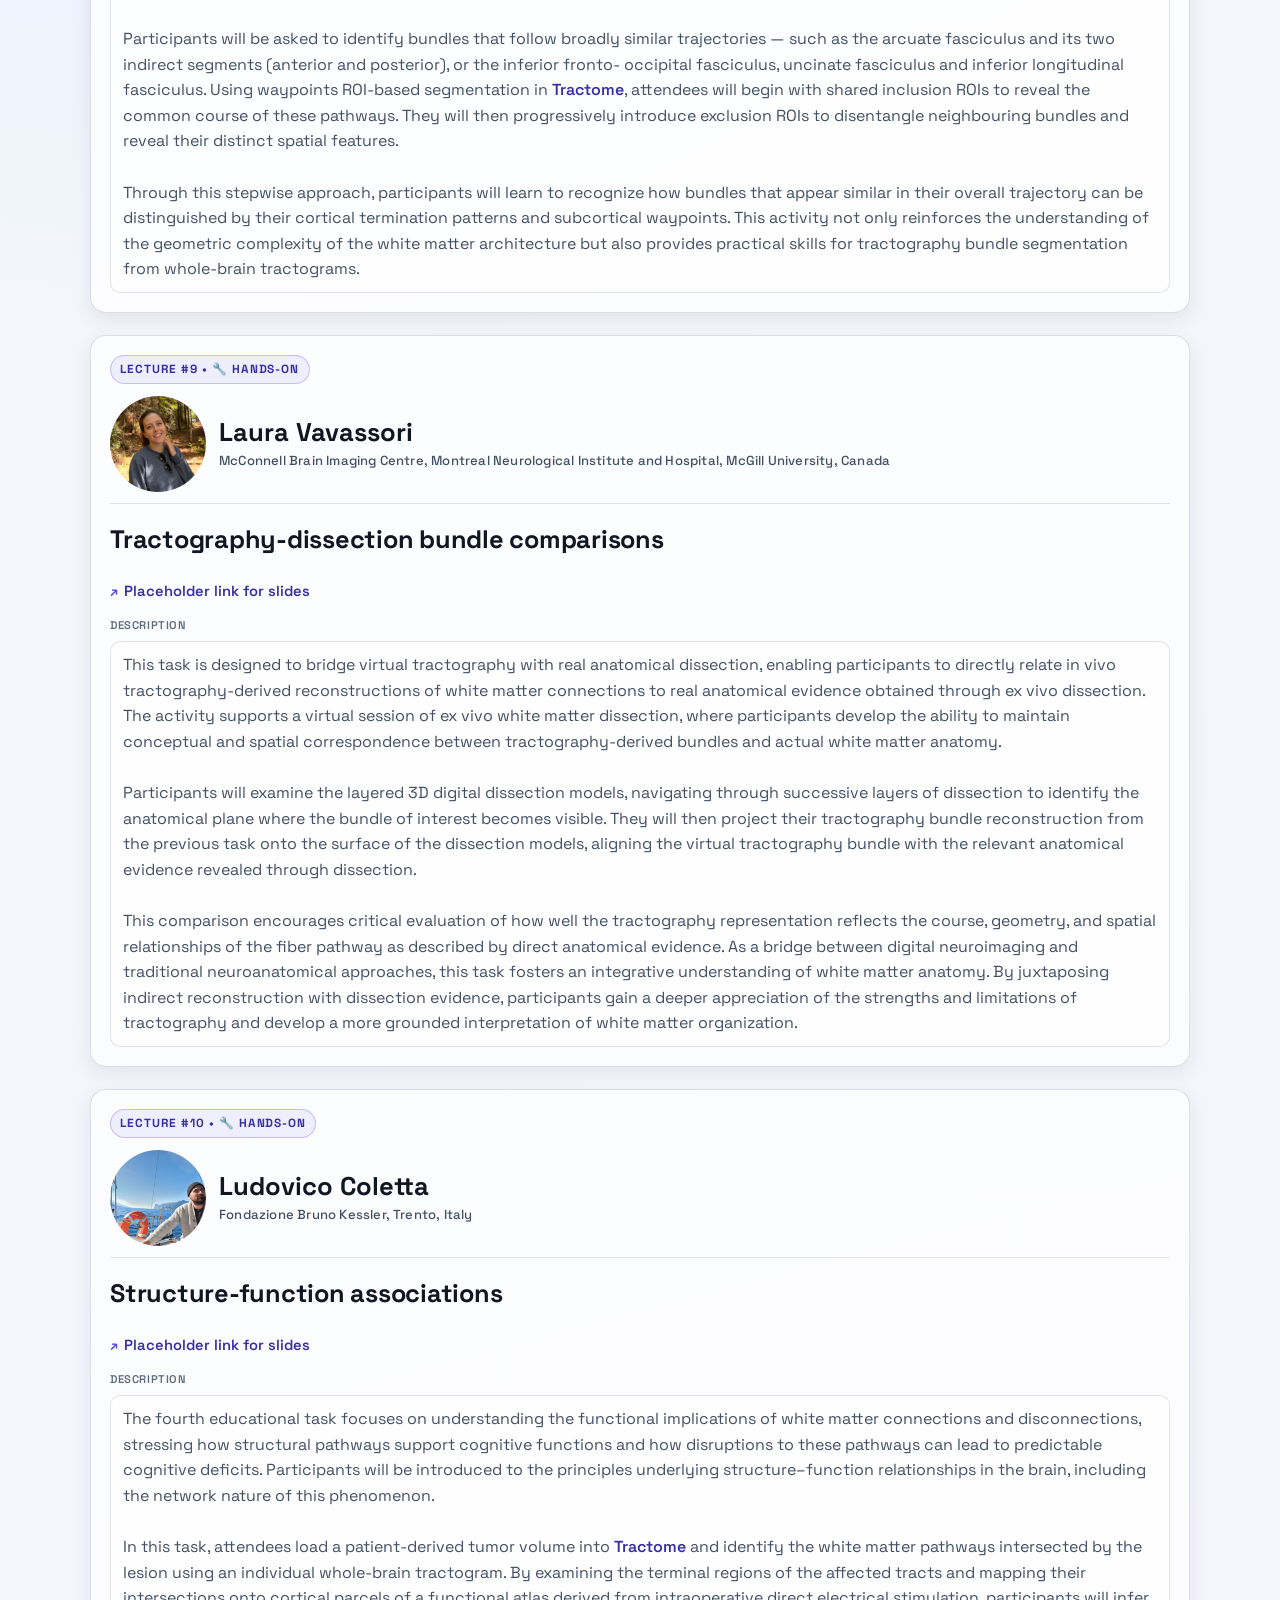
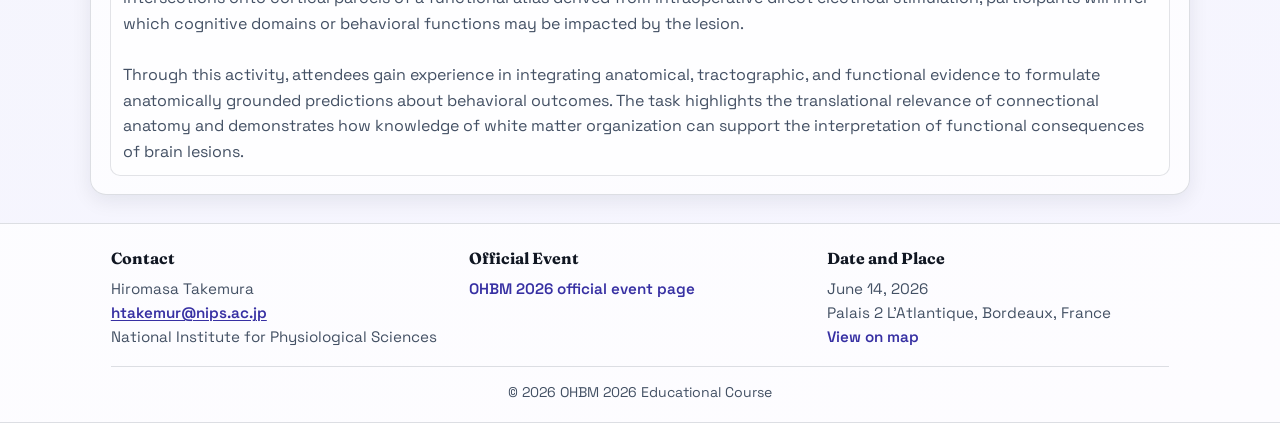
==== commit fe50e919: "Rename talks to lectures across site copy" ====
--- a/hands-on.html
+++ b/hands-on.html
@@ -19,7 +19,7 @@
             <nav id="nav-menu">
                 <a href="index.html">Home</a>
                 <a href="program.html">Program</a>
-                <a href="talks.html">Talks</a>
+                <a href="talks.html">Lectures</a>
                 <a href="hands-on.html">Hands-on</a>
                 <a href="resources.html">Resources</a>
                 <a href="people.html">People</a>
@@ -37,7 +37,7 @@
             </section>
 
             <article class="card talk-card">
-                <p class="talk-number">Talk #7 • 🔧 Hands-On</p>
+                <p class="talk-number">Lecture #7 • 🔧 Hands-On</p>
                 <div class="talk-speaker">
                     <img class="organizer-photo" aria-hidden="true" src="img/Stephanie_Forkel.png" alt="Photo of Stephanie Forkel" />
 
@@ -60,7 +60,7 @@
             </article>
 
             <article class="card talk-card">
-                <p class="talk-number">Talk #8 • 🔧 Hands-On</p>
+                <p class="talk-number">Lecture #8 • 🔧 Hands-On</p>
                 <div class="talk-speaker">
                     <img class="organizer-photo" aria-hidden="true" src="img/Alberto_Cacciola.png" alt="Photo of Alberto Cacciola" />
                     <div>
@@ -80,7 +80,7 @@
             </article>
 
             <article class="card talk-card">
-                <p class="talk-number">Talk #9 • 🔧 Hands-On</p>
+                <p class="talk-number">Lecture #9 • 🔧 Hands-On</p>
                 <div class="talk-speaker">
                     <img class="organizer-photo" aria-hidden="true" src="img/Laura_Vavassori.jpg" alt="Photo of Laura Vavassori" />
                     <div>
@@ -99,7 +99,7 @@
             </article>
 
             <article class="card talk-card">
-                <p class="talk-number">Talk #10 • 🔧 Hands-On</p>
+                <p class="talk-number">Lecture #10 • 🔧 Hands-On</p>
                 <div class="talk-speaker">
                     <div class="organizer-photo organizer-photo--ludovico" aria-hidden="true"></div>
                     <div>
--- a/styles.css
+++ b/styles.css
@@ -1473,13 +1473,15 @@
     .people-jump-nav {
         display: grid;
         grid-auto-flow: column;
-        grid-auto-columns: 72px;
+        grid-auto-columns: 80px;
         grid-template-columns: none;
         justify-items: start;
         justify-content: start;
+        gap: 0.7rem;
         overflow-x: auto;
         overscroll-behavior-x: contain;
         padding-bottom: 0.45rem;
+        padding-right: 0.3rem;
     }
 
     .people-jump-link {
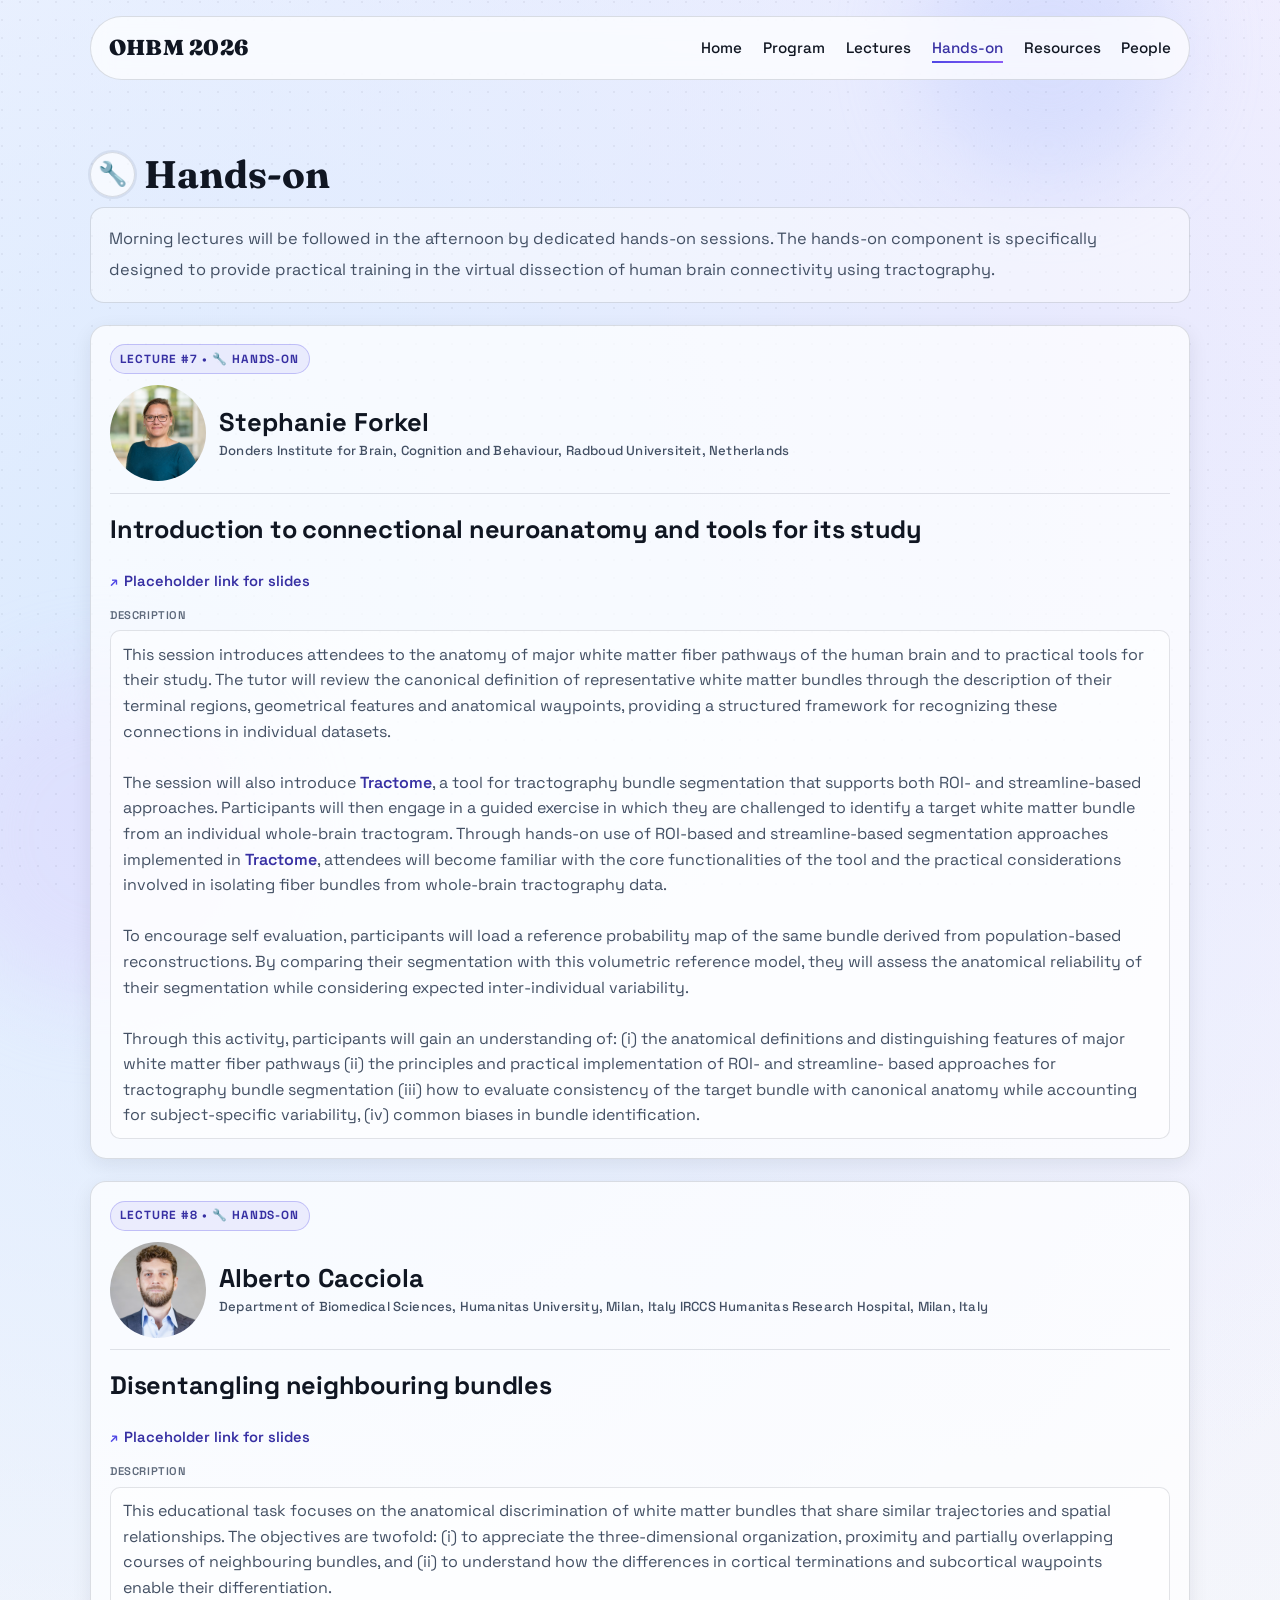
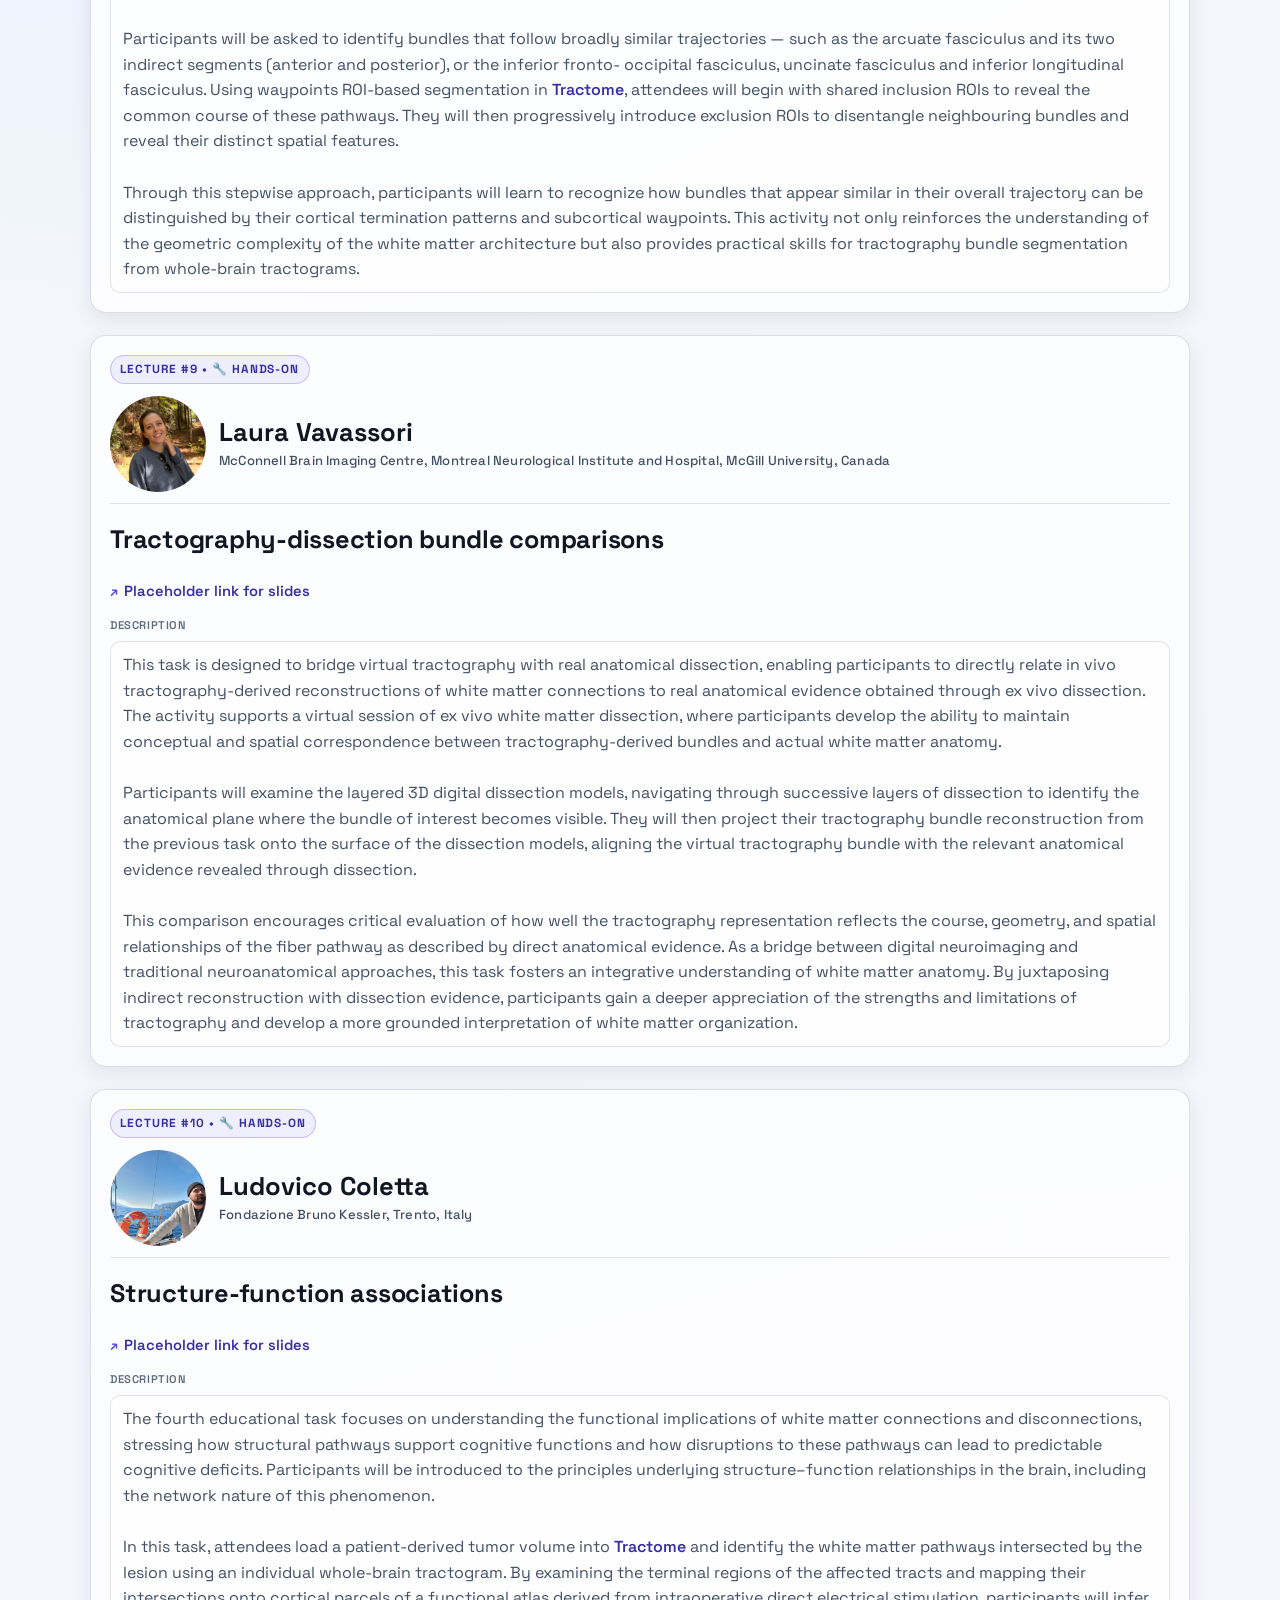
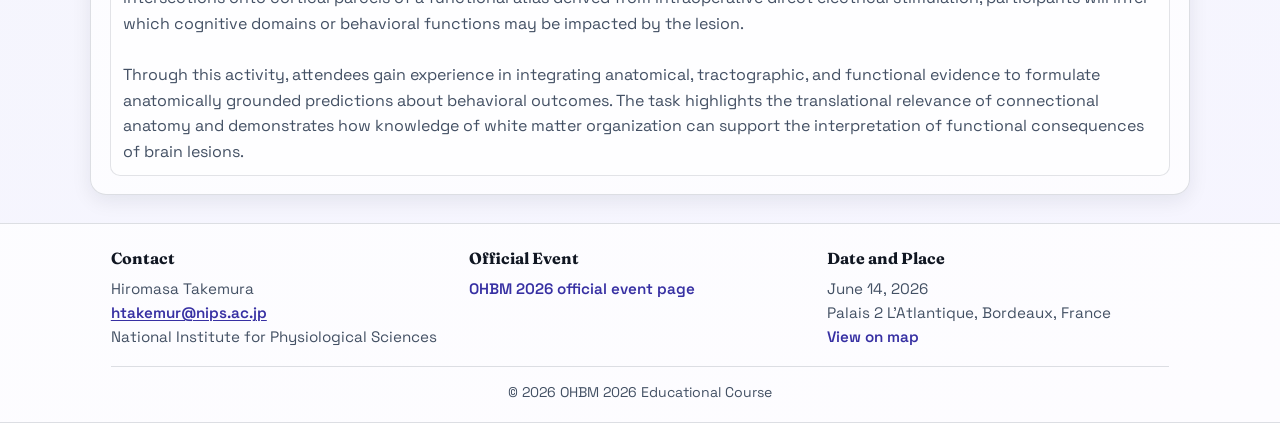
==== commit 2f919e73: "Update hands-on section intro to clarify afternoon sessions and practical training focus" ====
--- a/hands-on.html
+++ b/hands-on.html
@@ -30,10 +30,7 @@
         <main class="hands-on-layout">
             <section class="section section-reveal">
                 <h2 class="title-with-icon"><span class="title-icon" aria-hidden="true">&#128295;</span>Hands-on</h2>
-                <p class="section-intro">
-                    The entire afternoon session is hands-on: participants work in small groups with neuroanatomy experts, putting the morning's principles into practice using <b><a href="http://tractome.org">Tractome</a></b
-                    >.
-                </p>
+                <p class="section-intro">Morning lectures will be followed in the afternoon by dedicated hands-on sessions. The hands-on component is specifically designed to provide practical training in the virtual dissection of human brain connectivity using tractography.</p>
             </section>
 
             <article class="card talk-card">
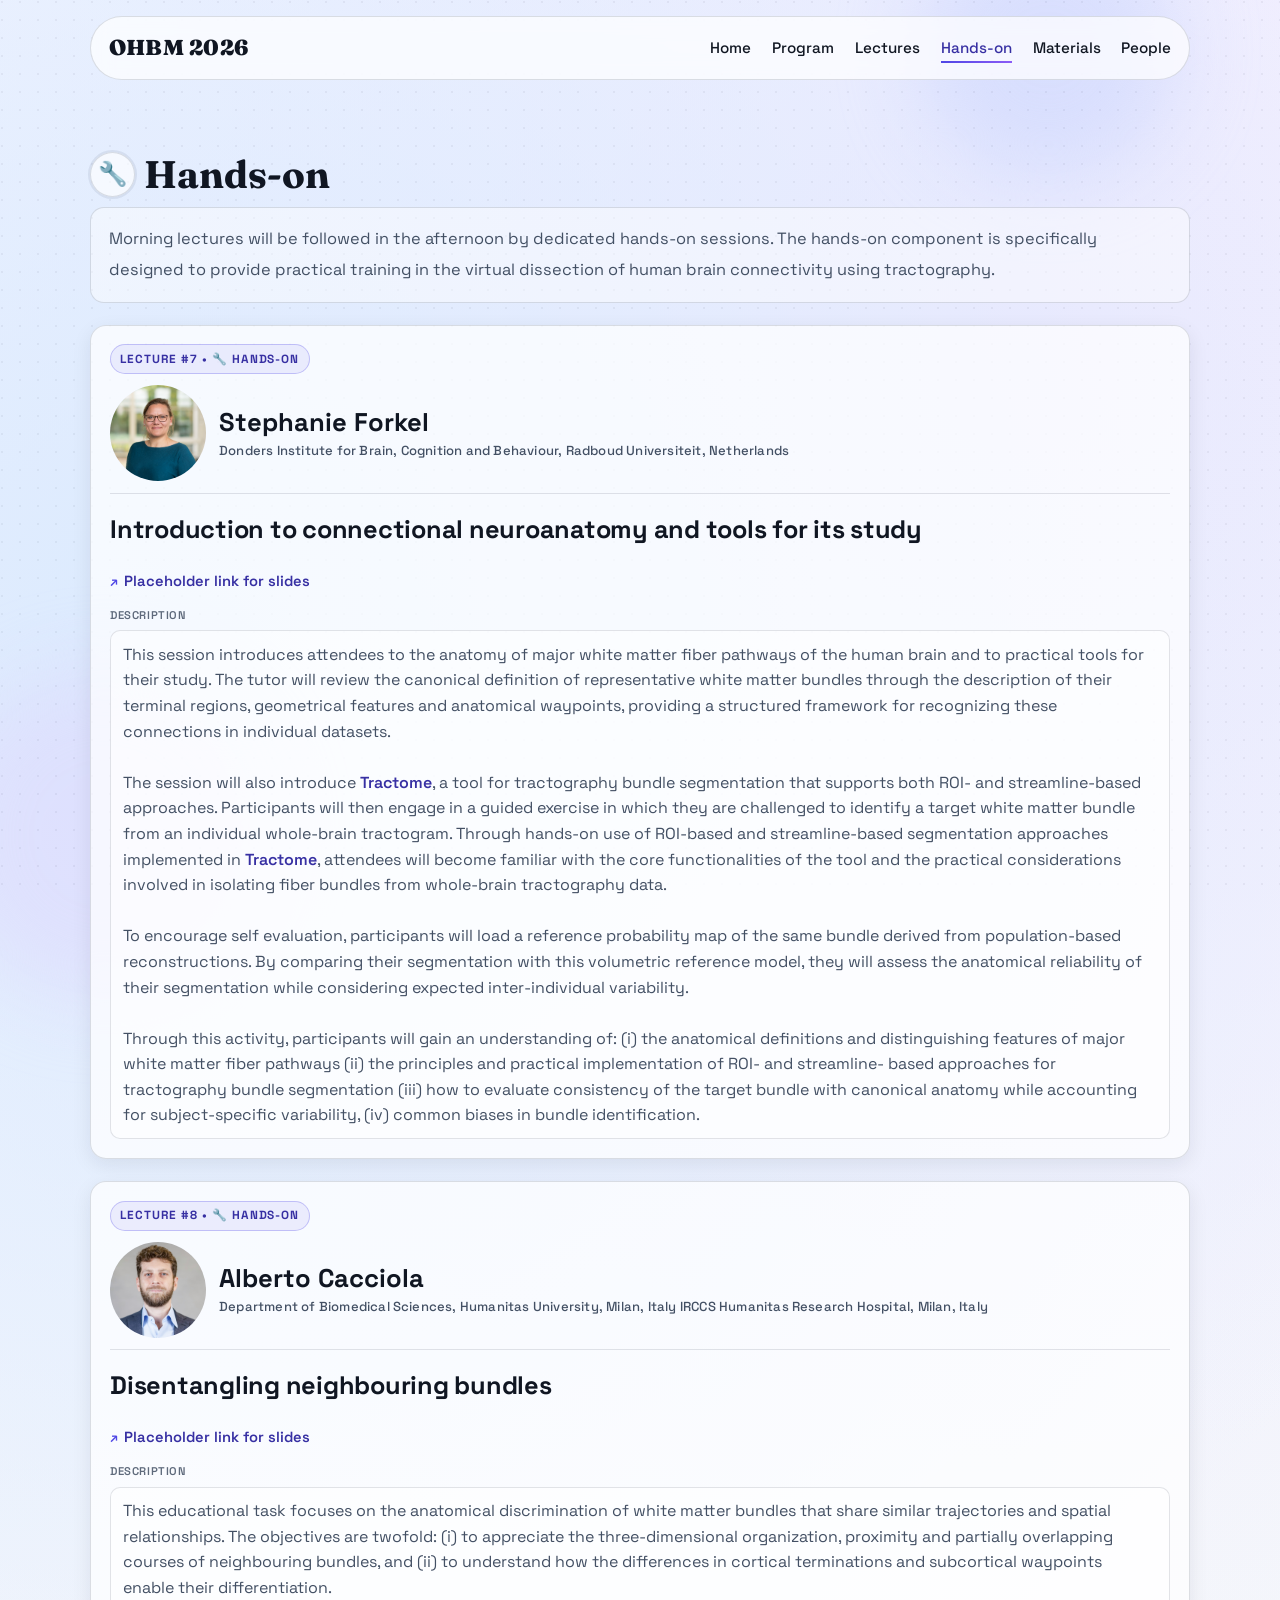
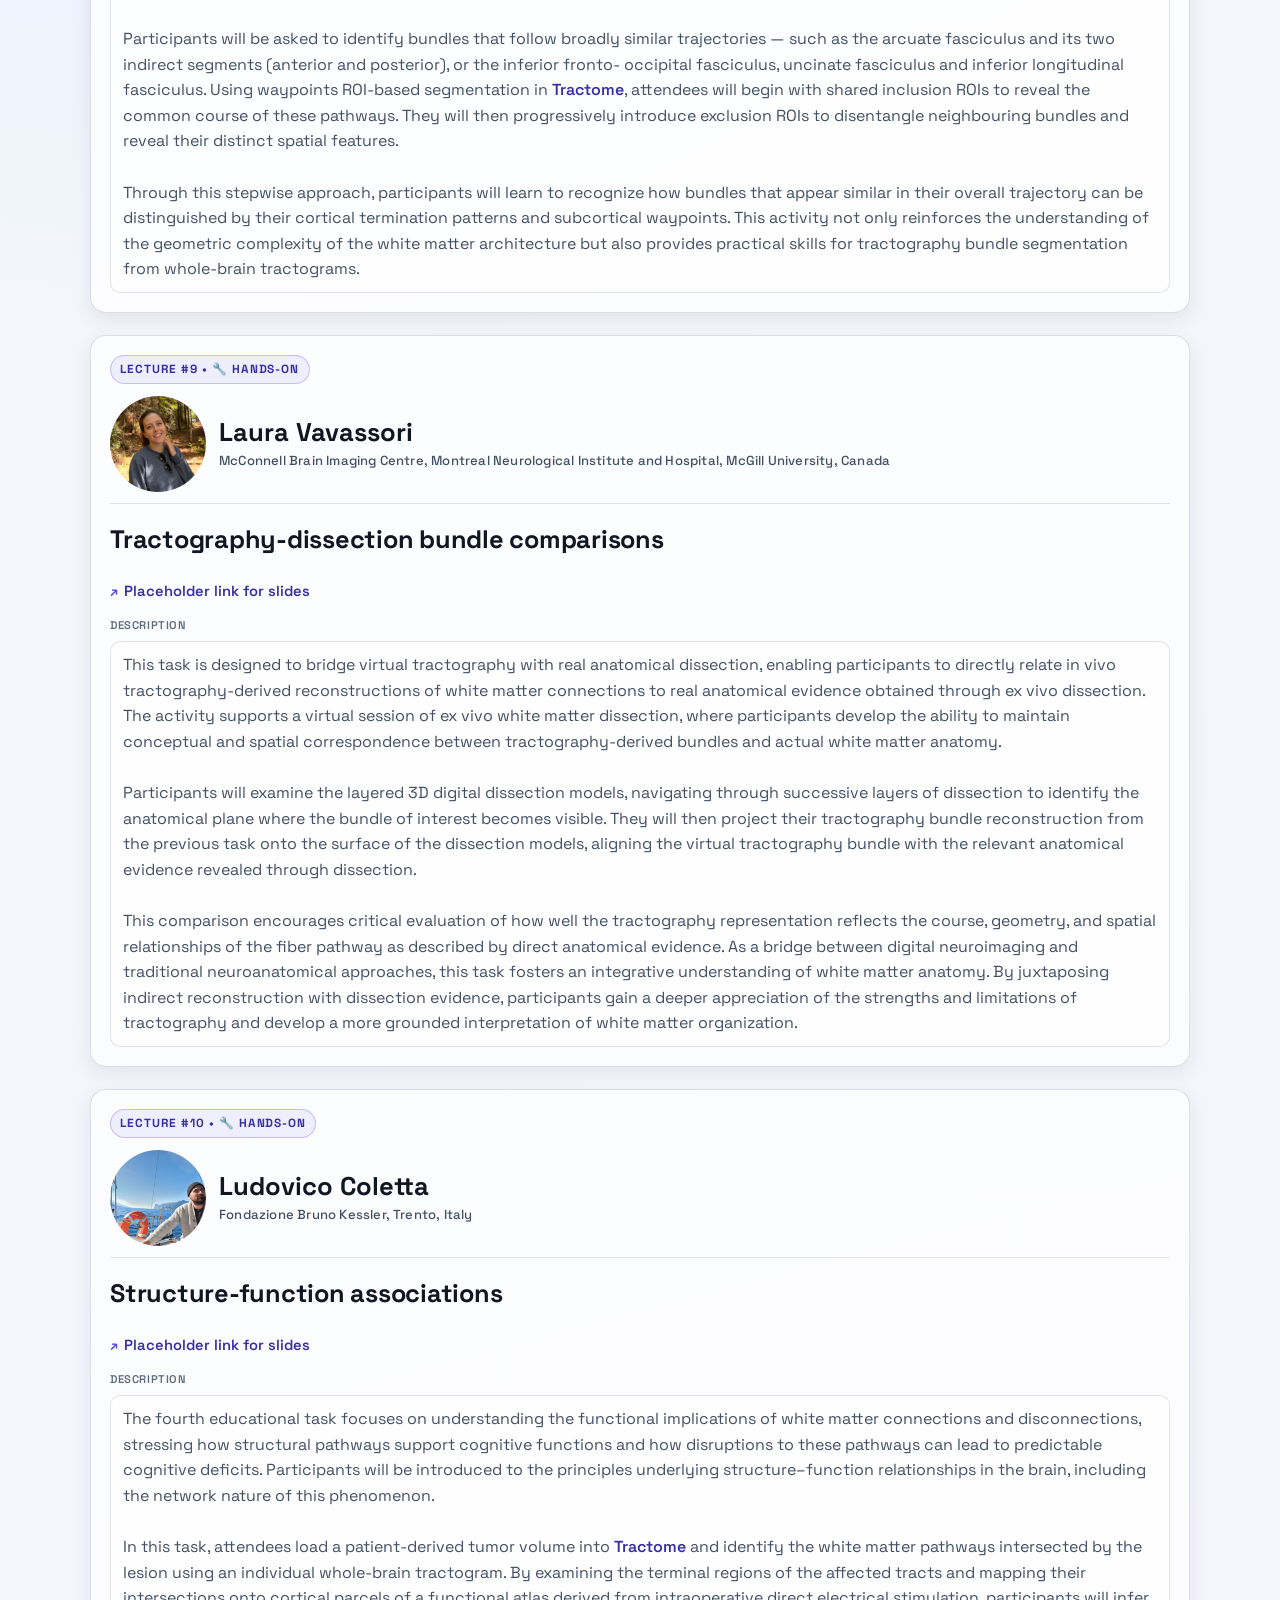
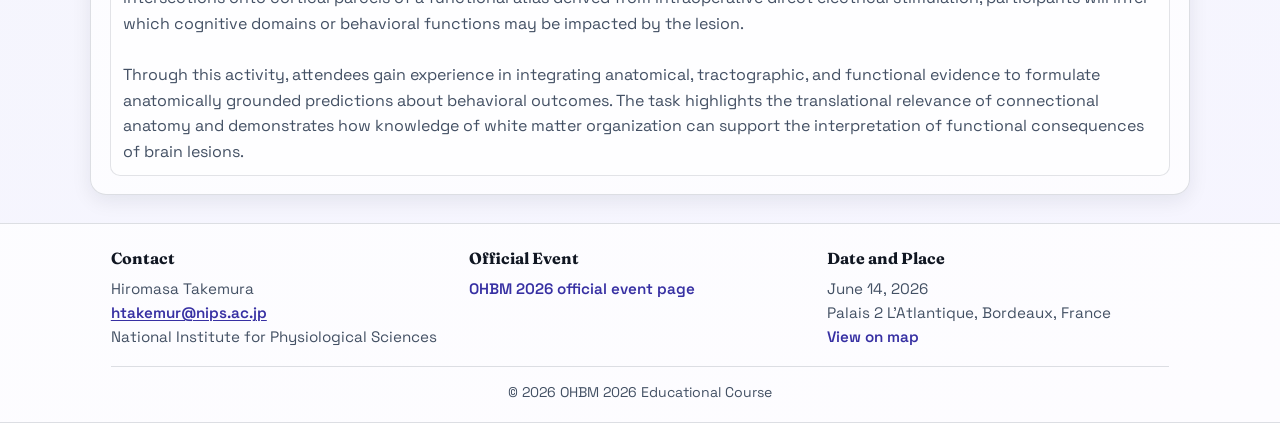
==== commit 1ffae406: "Update 'Resources' to 'Materials' across multiple pages for consistency" ====
--- a/hands-on.html
+++ b/hands-on.html
@@ -21,7 +21,7 @@
                 <a href="program.html">Program</a>
                 <a href="talks.html">Lectures</a>
                 <a href="hands-on.html">Hands-on</a>
-                <a href="resources.html">Resources</a>
+                <a href="resources.html">Materials</a>
                 <a href="people.html">People</a>
             </nav>
             <button class="menu-button" id="menu-button" aria-label="Toggle navigation" aria-controls="nav-menu" aria-expanded="false">&#9776;</button>
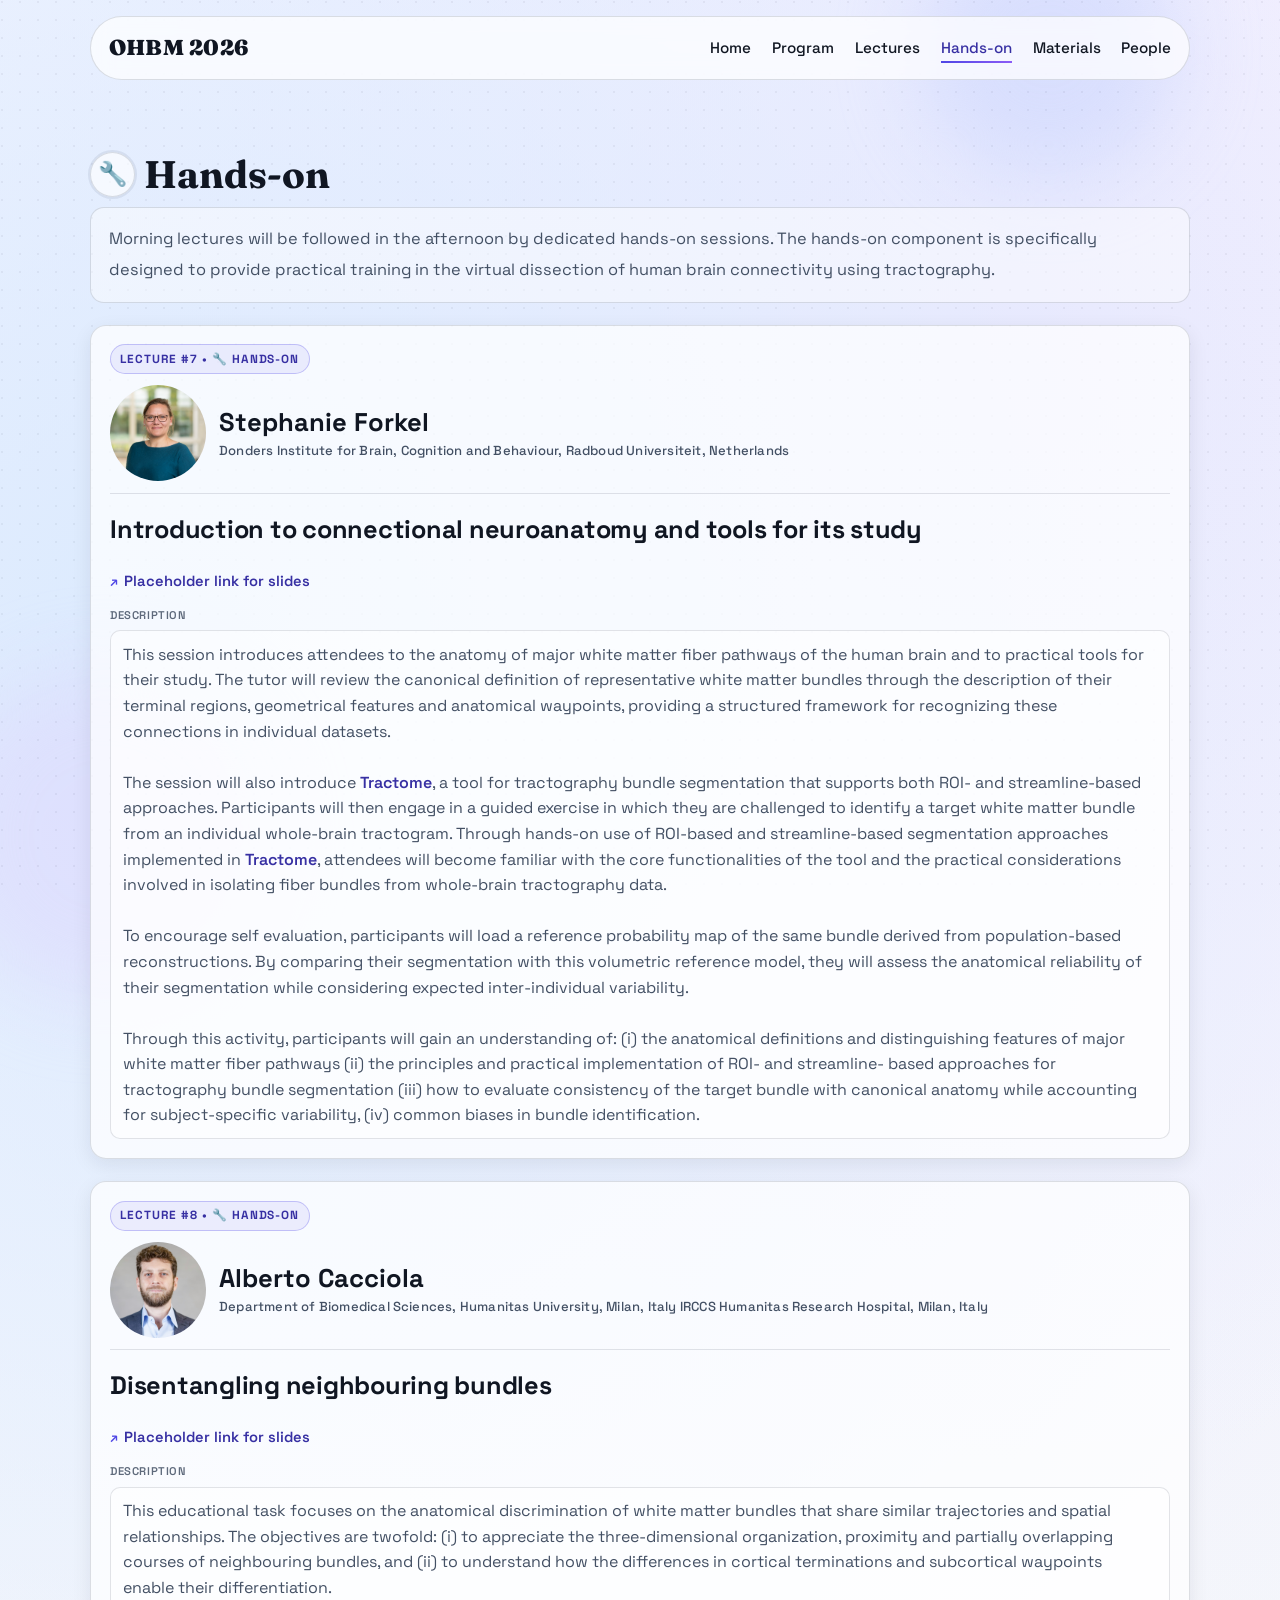
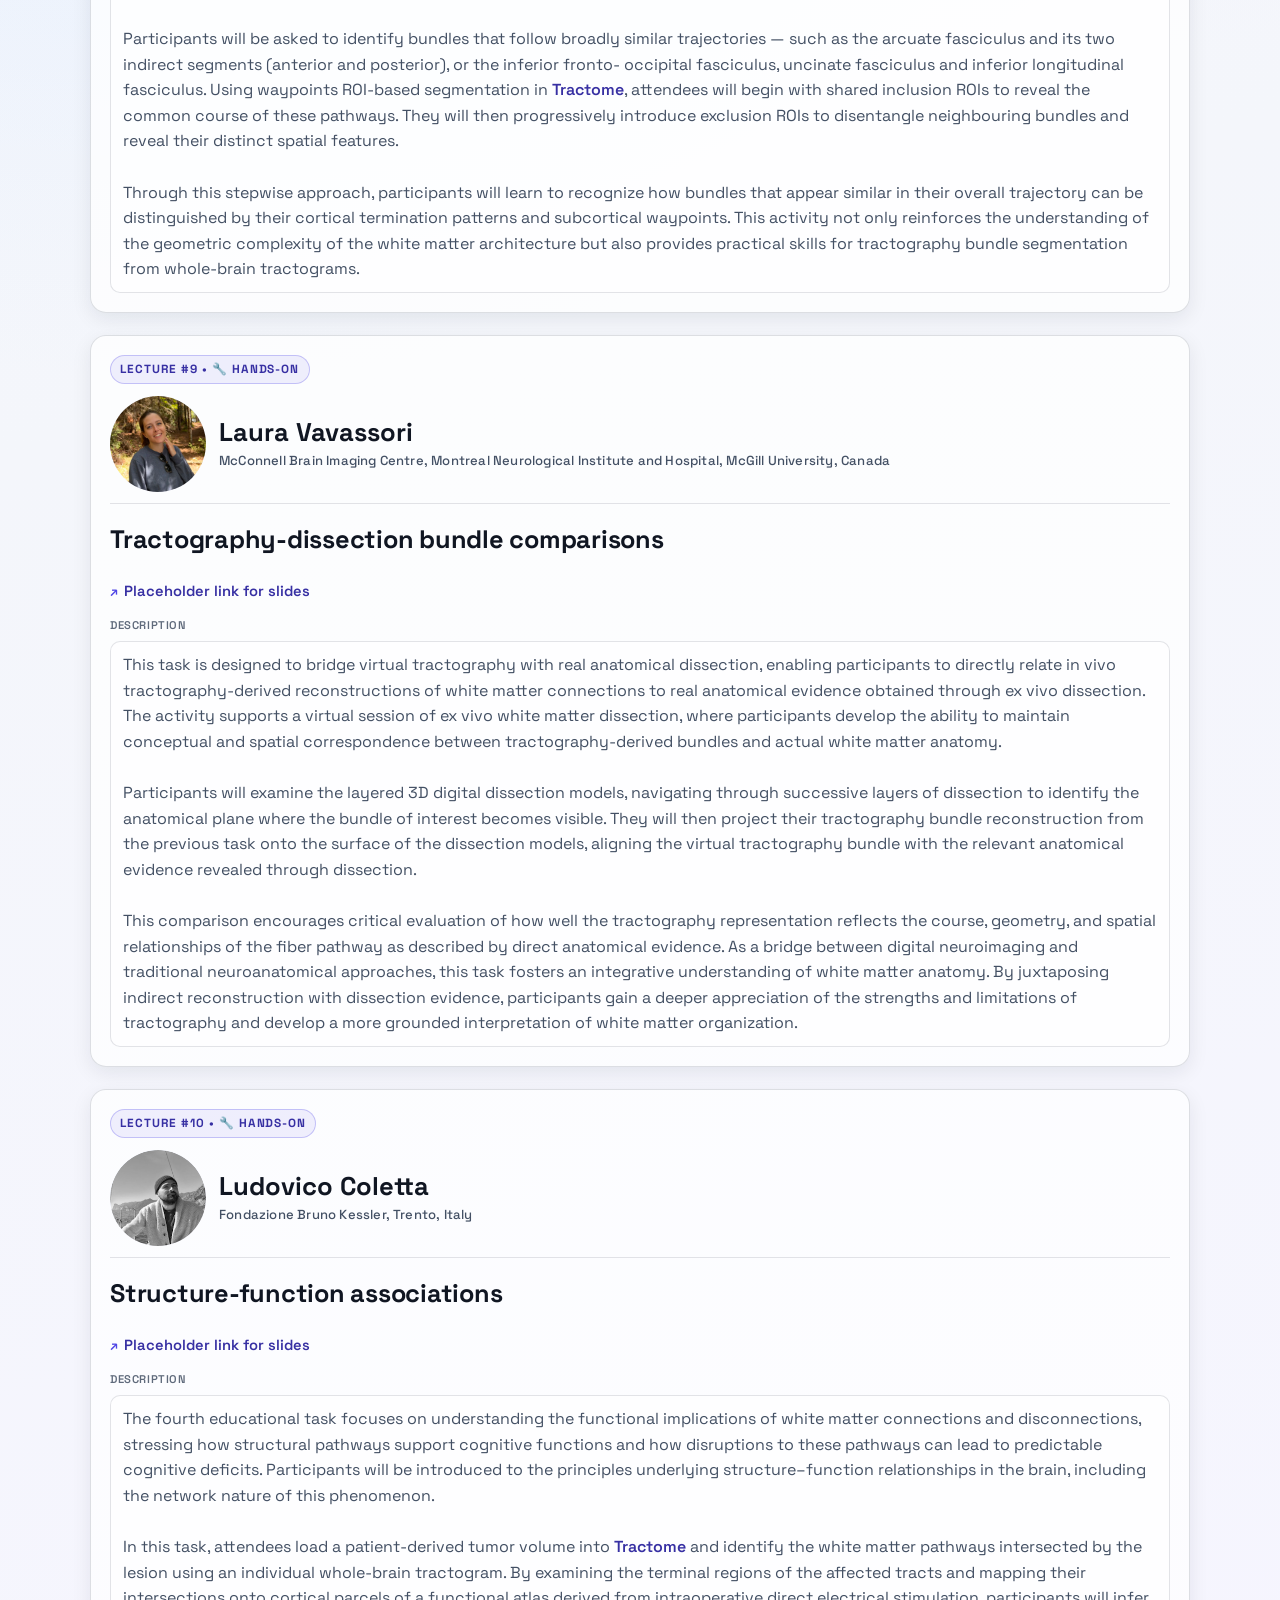
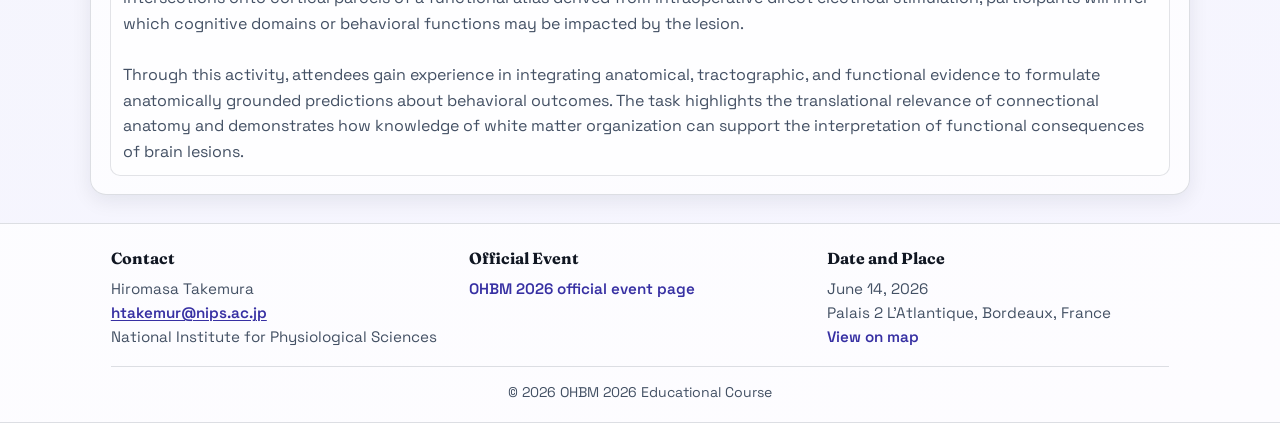
==== commit bc581802: "Standardize contributor photos and add Maharshi Gor profile" ====
--- a/hands-on.html
+++ b/hands-on.html
@@ -98,7 +98,7 @@
             <article class="card talk-card">
                 <p class="talk-number">Lecture #10 • 🔧 Hands-On</p>
                 <div class="talk-speaker">
-                    <div class="organizer-photo organizer-photo--ludovico" aria-hidden="true"></div>
+                    <img class="organizer-photo" aria-hidden="true" src="img/Ludovico_Coletta.png" alt="Photo of Ludovico Coletta" />
                     <div>
                         <h3>Ludovico Coletta</h3>
                         <p class="talk-meta">Fondazione Bruno Kessler, Trento, Italy</p>
--- a/styles.css
+++ b/styles.css
@@ -598,14 +598,6 @@
     box-shadow: 0 4px 12px rgba(16, 22, 34, 0.08);
 }
 
-.people-jump-photo--ludovico {
-    display: block;
-    background:
-        url("img/Ludovico_Coletta.png") center center / 142% no-repeat,
-        linear-gradient(140deg, rgba(59, 130, 246, 0.1), rgba(139, 92, 246, 0.08)),
-        rgba(255, 255, 255, 0.85);
-}
-
 .people-jump-photo-placeholder {
     display: grid;
     place-items: center;
@@ -670,13 +662,6 @@
 
 .people-card-photo {
     order: 1;
-}
-
-.people-card-photo--ludovico {
-    background:
-        url("img/Ludovico_Coletta.png") center center / 142% no-repeat,
-        linear-gradient(140deg, rgba(59, 130, 246, 0.1), rgba(139, 92, 246, 0.08)),
-        rgba(255, 255, 255, 0.75);
 }
 
 .people-card-meta {
@@ -806,12 +791,6 @@
     align-self: start;
 }
 
-.talk-speaker .organizer-photo--ludovico {
-    background:
-        url("img/Ludovico_Coletta.png") center center / 146% no-repeat,
-        linear-gradient(135deg, var(--accent), var(--accent-pop));
-}
-
 .talk-speaker h3 {
     margin-bottom: 0.2rem;
     font-size: 1.6rem;
@@ -1169,12 +1148,6 @@
     object-position: center 18%;
 }
 
-.speaker-avatar--ludovico {
-    background:
-        url("img/Ludovico_Coletta.png") center center / 146% no-repeat,
-        linear-gradient(135deg, var(--accent), var(--accent-pop));
-}
-
 .speaker-marker {
     width: 2rem;
     height: 2rem;
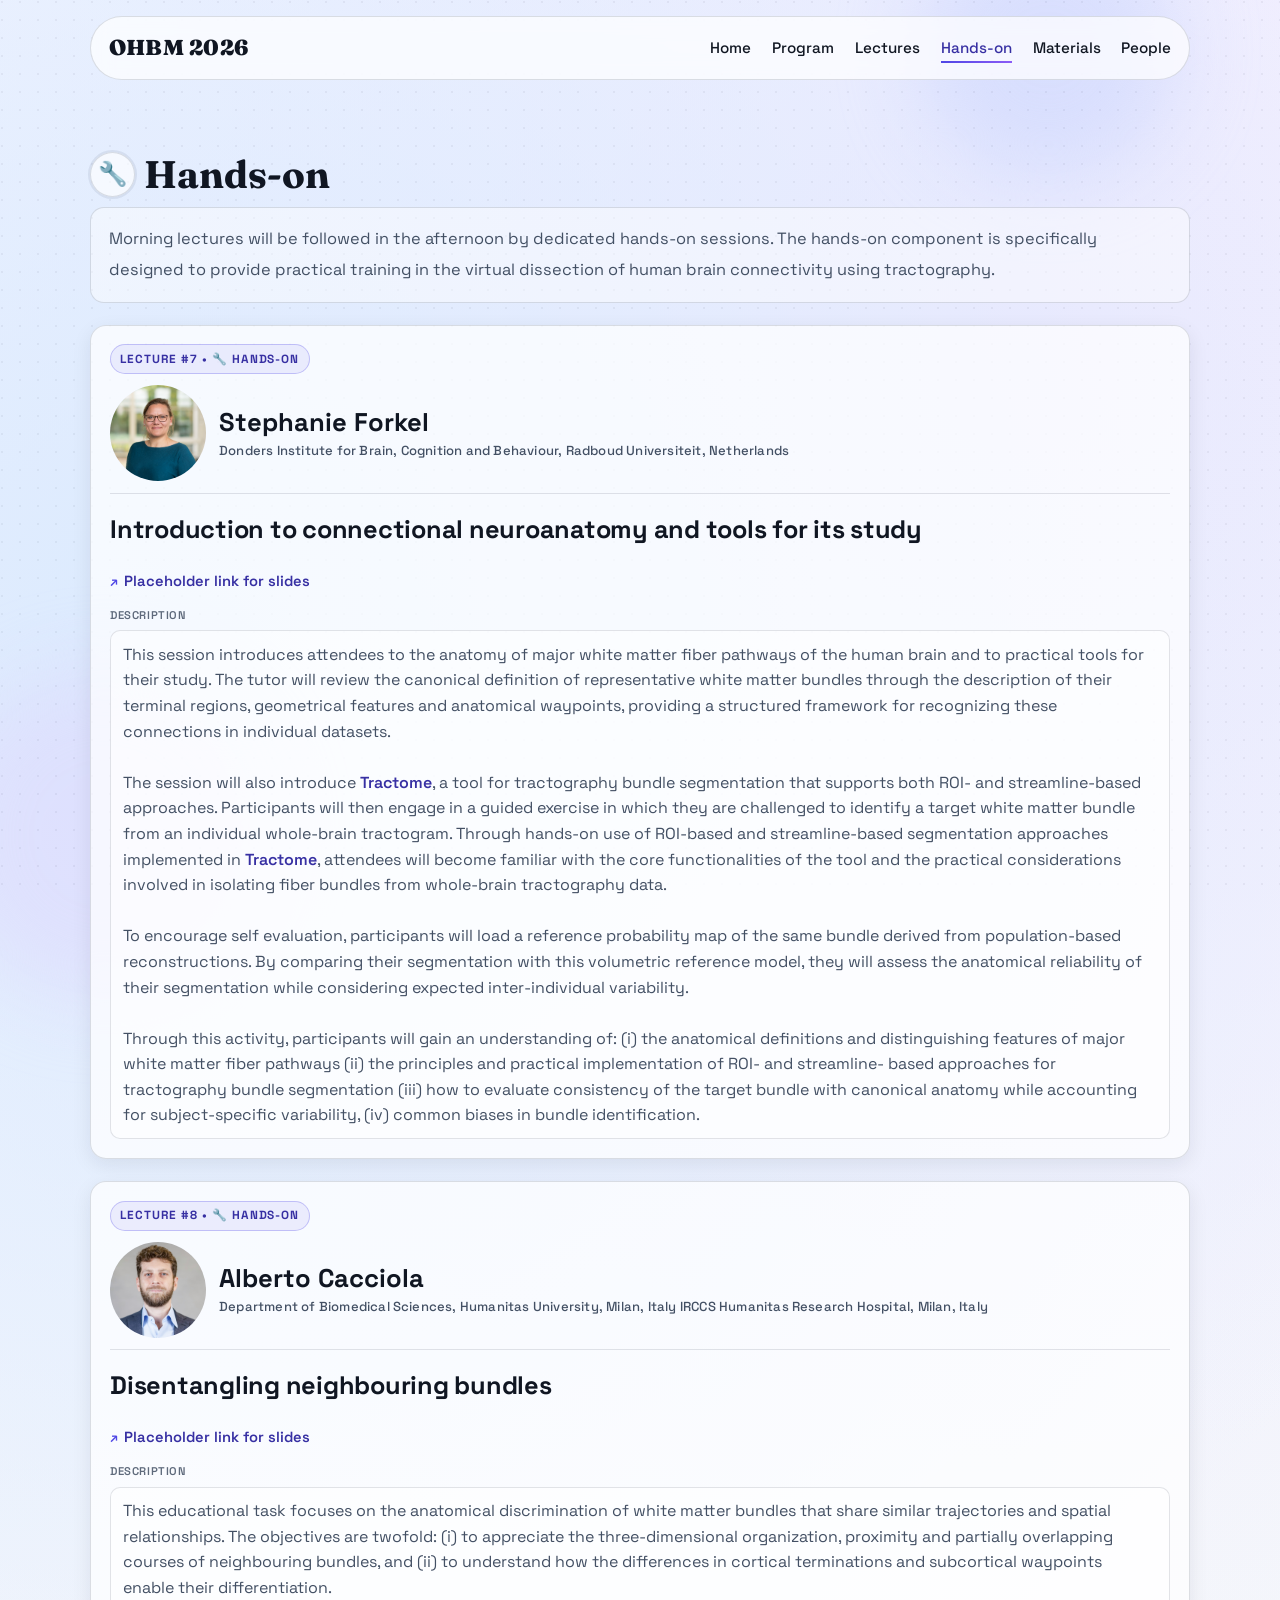
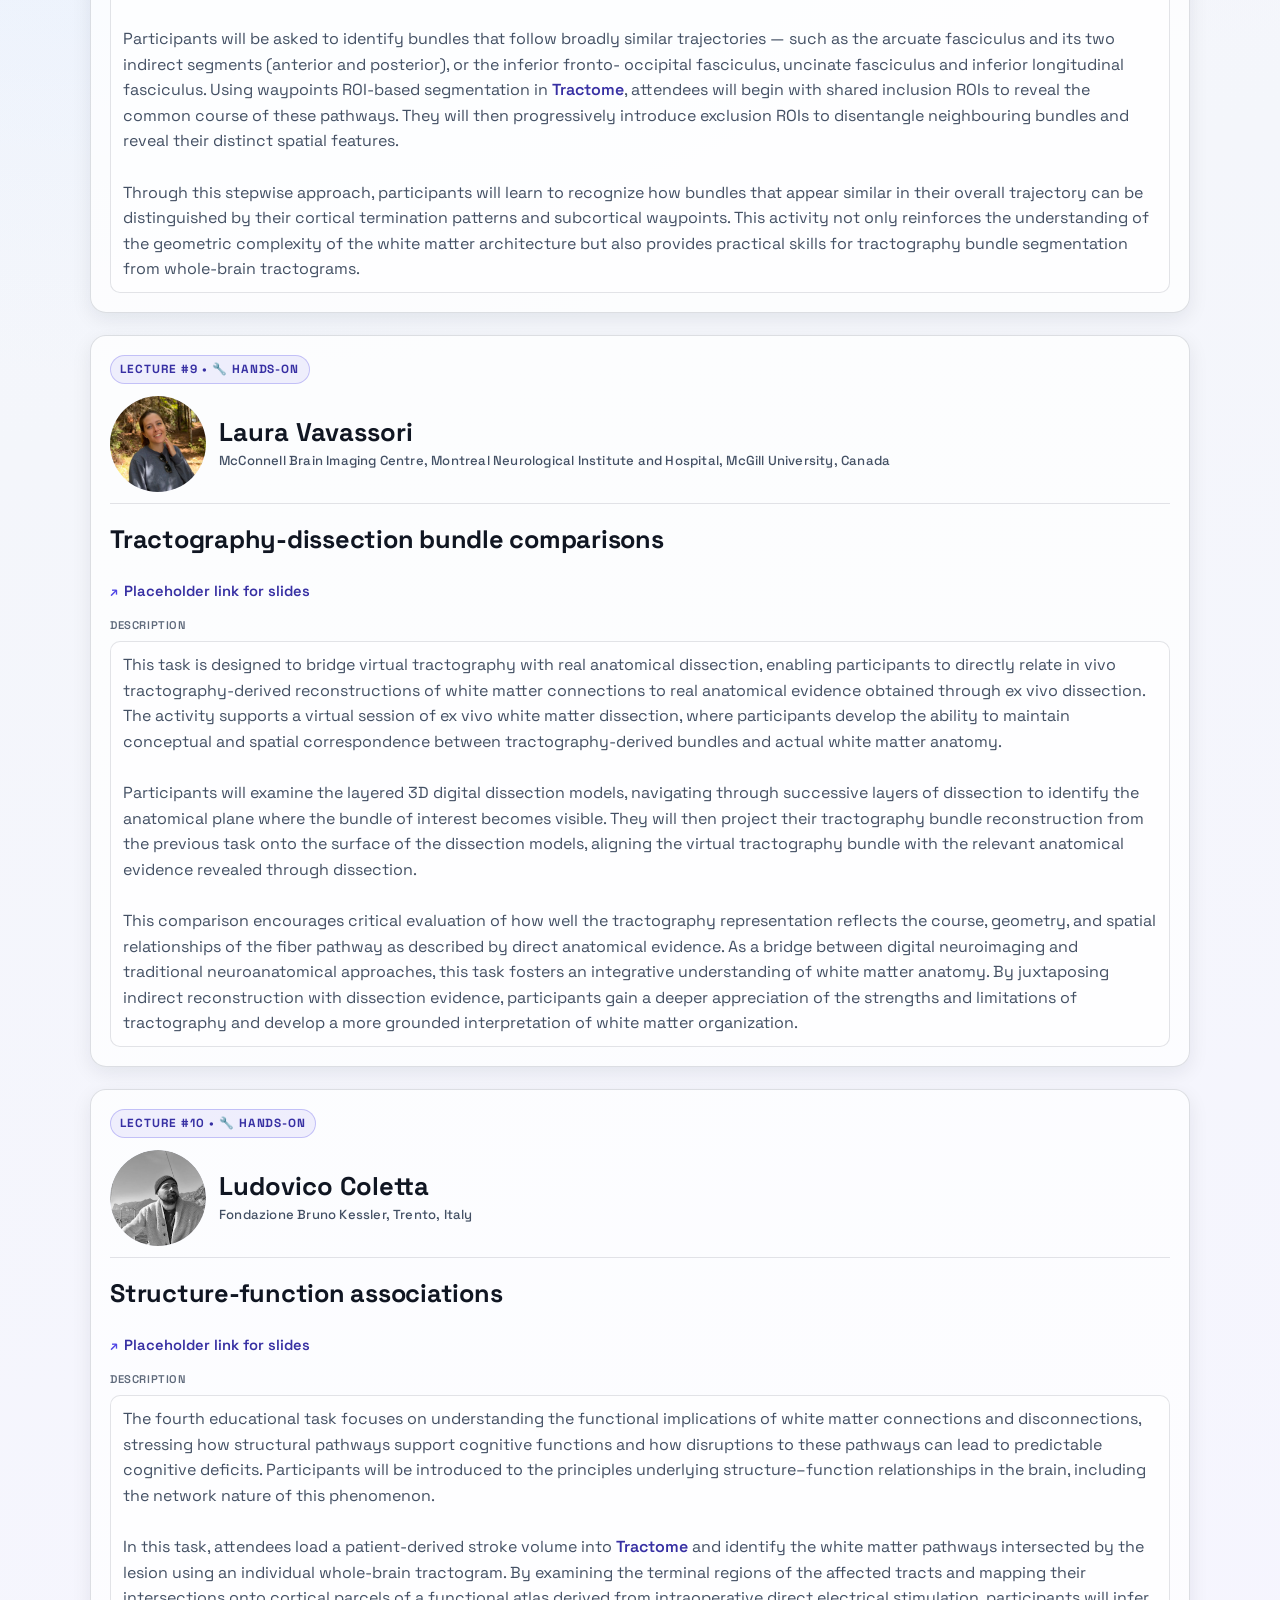
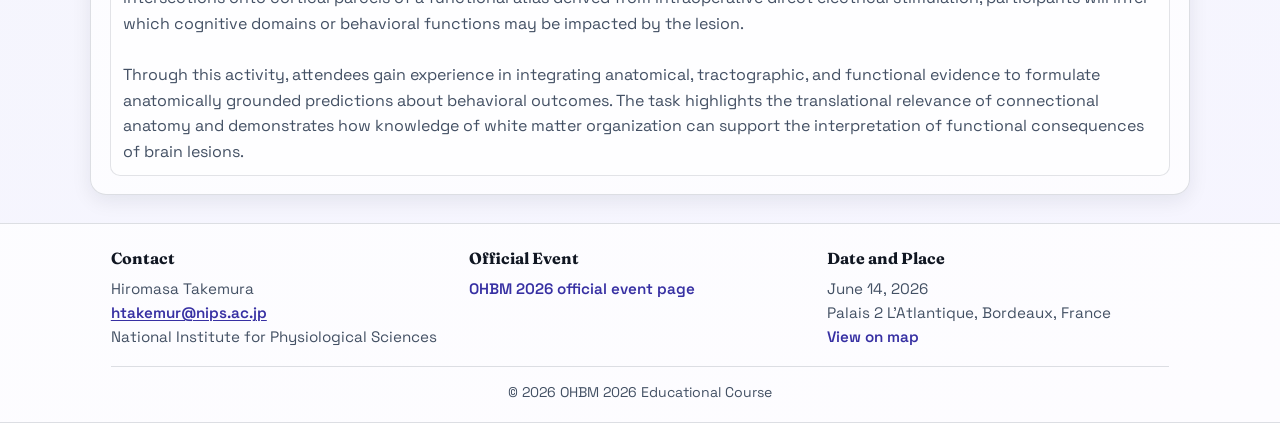
==== commit e840c152: "Swapped "tumor" for "stroke" in Ludovico Coletta's Hands-On Section" ====
--- a/hands-on.html
+++ b/hands-on.html
@@ -109,7 +109,7 @@
                 <span class="talk-description-label">Description</span>
                 <p class="talk-description">
                     The fourth educational task focuses on understanding the functional implications of white matter connections and disconnections, stressing how structural pathways support cognitive functions and how disruptions to these pathways can lead to predictable cognitive deficits. Participants will be introduced to the principles underlying structure–function relationships in the brain, including the network nature of this phenomenon.<br /><br />
-                    In this task, attendees load a patient-derived tumor volume into <b><a href="http://tractome.org">Tractome</a></b> and identify the white matter pathways intersected by the lesion using an individual whole-brain tractogram. By examining the terminal regions of the affected tracts and mapping their intersections onto cortical parcels of a functional atlas derived from intraoperative direct electrical stimulation, participants will infer which cognitive domains or behavioral functions may be impacted by the lesion.<br /><br />
+                    In this task, attendees load a patient-derived stroke volume into <b><a href="http://tractome.org">Tractome</a></b> and identify the white matter pathways intersected by the lesion using an individual whole-brain tractogram. By examining the terminal regions of the affected tracts and mapping their intersections onto cortical parcels of a functional atlas derived from intraoperative direct electrical stimulation, participants will infer which cognitive domains or behavioral functions may be impacted by the lesion.<br /><br />
                     Through this activity, attendees gain experience in integrating anatomical, tractographic, and functional evidence to formulate anatomically grounded predictions about behavioral outcomes. The task highlights the translational relevance of connectional anatomy and demonstrates how knowledge of white matter organization can support the interpretation of functional consequences of brain lesions.
                 </p>
             </article>
--- a/styles.css
+++ b/styles.css
@@ -480,8 +480,8 @@
 .people-thumb-list {
     display: grid;
     flex: 1;
-    grid-template-columns: repeat(5, minmax(0, 1fr));
-    gap: 1.1rem 0.9rem;
+    grid-template-columns: repeat(6, minmax(0, 1fr));
+    gap: 0.95rem 0.7rem;
     justify-items: center;
     align-content: center;
     align-items: center;
@@ -496,7 +496,13 @@
 }
 
 .people-preview-card--speakers .people-thumb-list {
-    grid-template-rows: repeat(2, auto);
+    grid-template-columns: repeat(6, minmax(0, 1fr));
+}
+
+.people-preview-card--hands-on .people-thumb-list {
+    grid-template-columns: repeat(6, minmax(0, 1fr));
+    align-content: center;
+    justify-items: center;
 }
 
 .people-thumb {
@@ -511,8 +517,8 @@
 
 /* Thumbnails and photos: use object-fit so non-square source images are cropped, not distorted. For best results, provide square source images with the face centered. */
 .people-thumb-photo {
-    width: 120px;
-    height: 120px;
+    width: 96px;
+    height: 96px;
     border-radius: 999px;
     overflow: hidden;
     background: linear-gradient(140deg, rgba(59, 130, 246, 0.1), rgba(139, 92, 246, 0.08)), rgba(255, 255, 255, 0.8);
@@ -531,17 +537,17 @@
 }
 
 .people-thumb h4 {
-    font-size: 0.96rem;
+    font-size: 0.9rem;
     line-height: 1.2;
     margin-bottom: 0;
-    max-width: 8em;
+    max-width: 7.2em;
 }
 
 .people-thumb p {
     color: var(--muted);
-    font-size: 0.78rem;
+    font-size: 0.72rem;
     line-height: 1.35;
-    max-width: 18ch;
+    max-width: 14ch;
 }
 
 .people-list {
@@ -1380,6 +1386,10 @@
         grid-template-columns: repeat(3, minmax(0, 1fr));
     }
 
+    .people-preview-card--hands-on .people-thumb-list {
+        grid-template-columns: repeat(3, minmax(0, 1fr));
+    }
+
     .talk-speaker {
         grid-template-columns: 1fr;
         justify-items: center;
@@ -1444,31 +1454,28 @@
     }
 
     .people-jump-nav {
-        display: grid;
-        grid-auto-flow: column;
-        grid-auto-columns: 80px;
-        grid-template-columns: none;
-        justify-items: start;
-        justify-content: start;
-        gap: 0.7rem;
-        overflow-x: auto;
-        overscroll-behavior-x: contain;
-        padding-bottom: 0.45rem;
-        padding-right: 0.3rem;
+        grid-template-columns: repeat(4, minmax(0, 1fr));
+        justify-items: center;
+        justify-content: center;
+        gap: 0.7rem 0.4rem;
+        overflow: visible;
+        padding-bottom: 0;
+        padding-right: 0;
     }
 
     .people-jump-link {
         padding: 0.15rem 0.1rem;
-        width: 80px;
+        width: 100%;
+        max-width: 78px;
     }
 
     .people-jump-photo {
-        width: 75px;
-        height: 75px;
+        width: 68px;
+        height: 68px;
     }
 
     .people-jump-link span:last-child {
-        font-size: 0.68rem;
+        font-size: 0.64rem;
     }
 
     .people-card {
@@ -1507,13 +1514,17 @@
         grid-template-columns: repeat(2, minmax(0, 1fr));
     }
 
+    .people-preview-card--hands-on .people-thumb-list {
+        grid-template-columns: repeat(2, minmax(0, 1fr));
+    }
+
     .people-thumb {
         width: 100%;
     }
 
     .people-thumb-photo {
-        width: 105px;
-        height: 105px;
+        width: 96px;
+        height: 96px;
     }
 
     .talk-speaker {
@@ -1567,6 +1578,24 @@
         font-size: 1.3rem;
     }
 
+    .people-jump-nav {
+        grid-template-columns: repeat(3, minmax(0, 1fr));
+        gap: 0.65rem 0.3rem;
+    }
+
+    .people-jump-link {
+        max-width: 74px;
+    }
+
+    .people-jump-photo {
+        width: 62px;
+        height: 62px;
+    }
+
+    .people-jump-link span:last-child {
+        font-size: 0.6rem;
+    }
+
     .people-thumb-photo {
         width: 88px;
         height: 88px;
